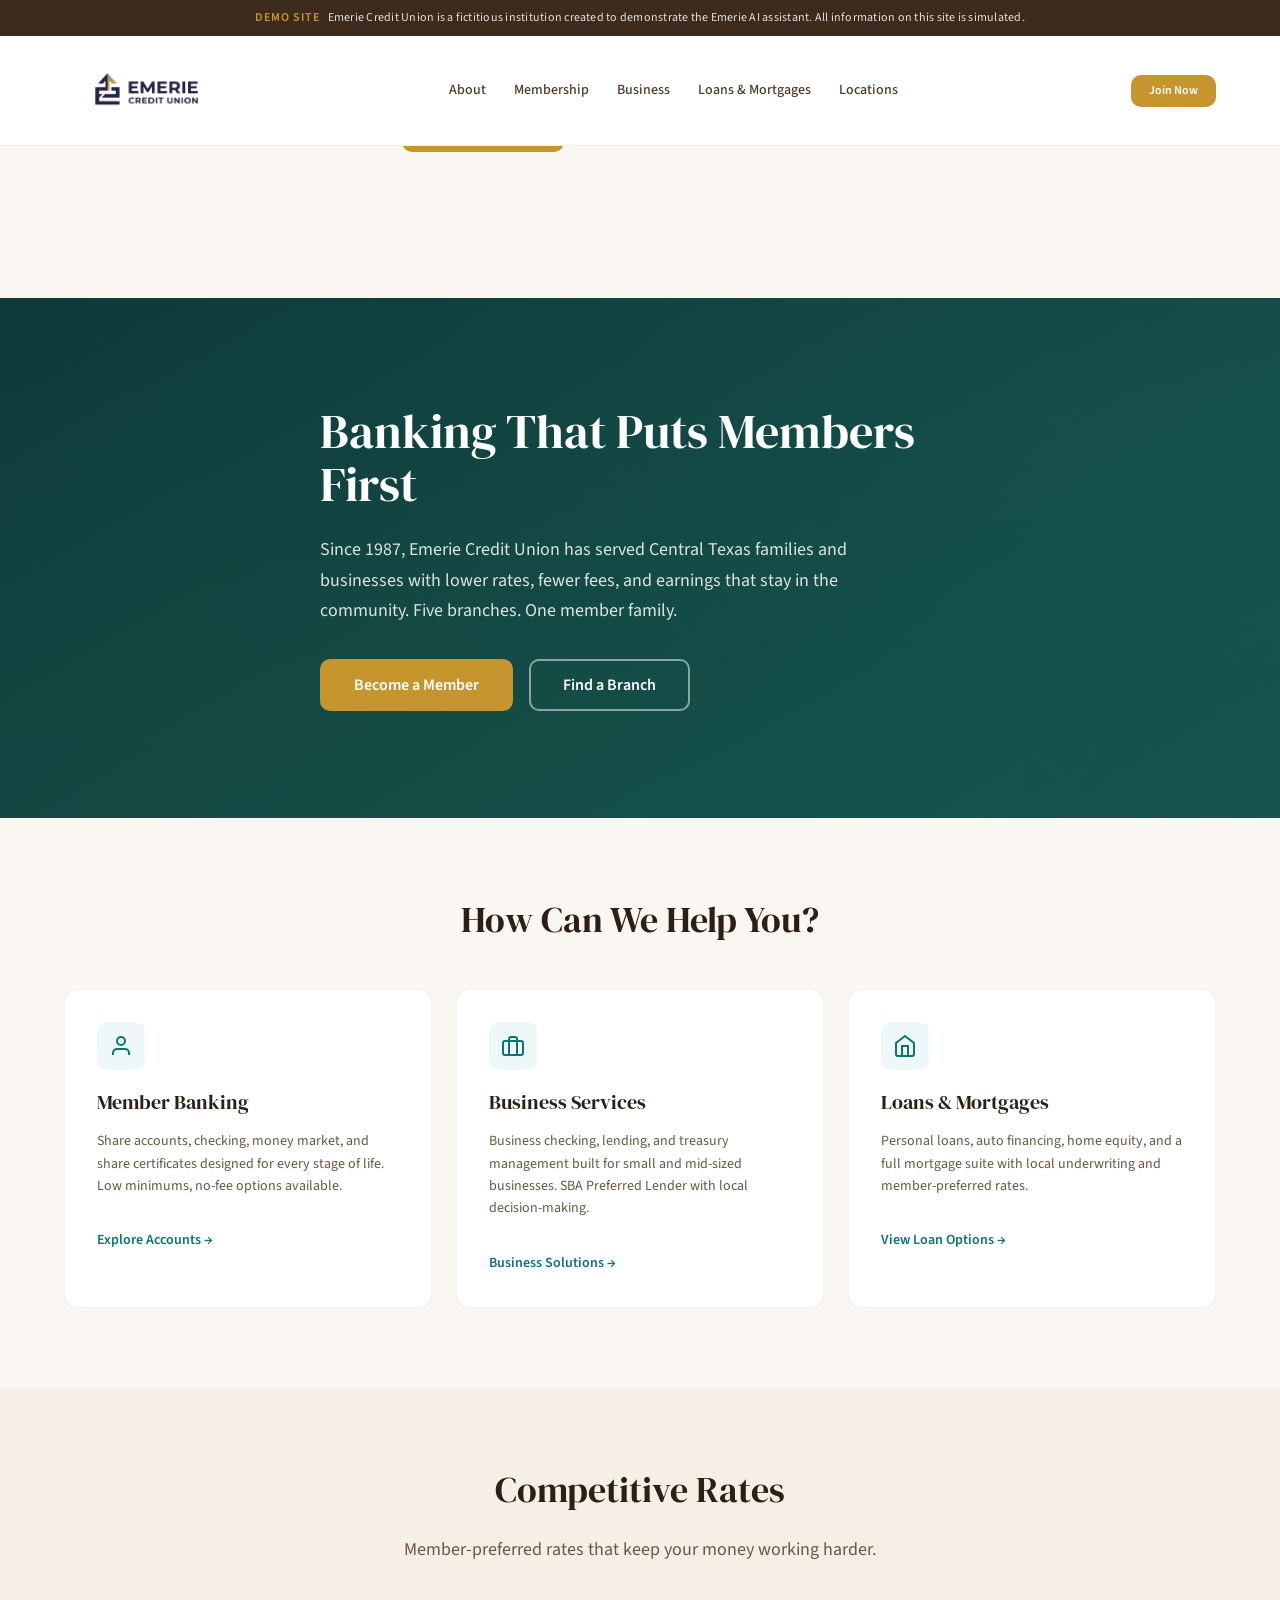
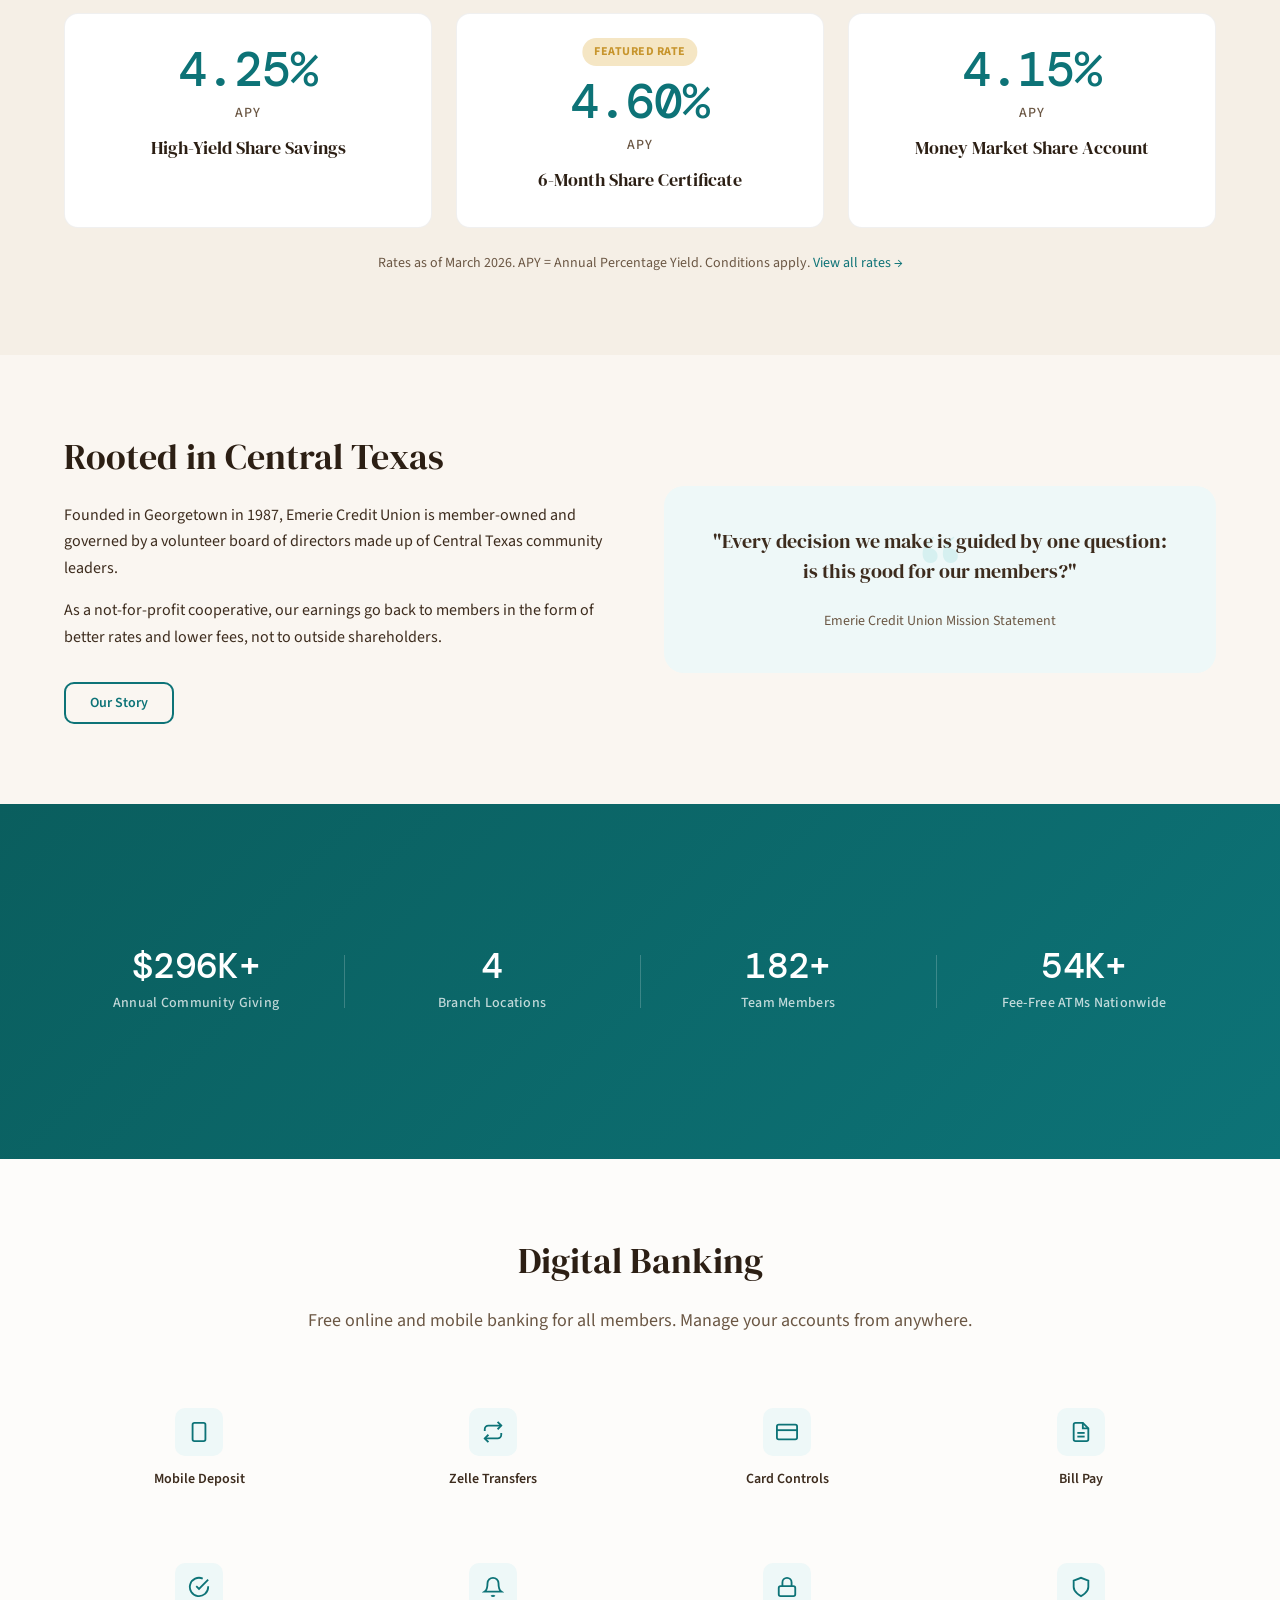
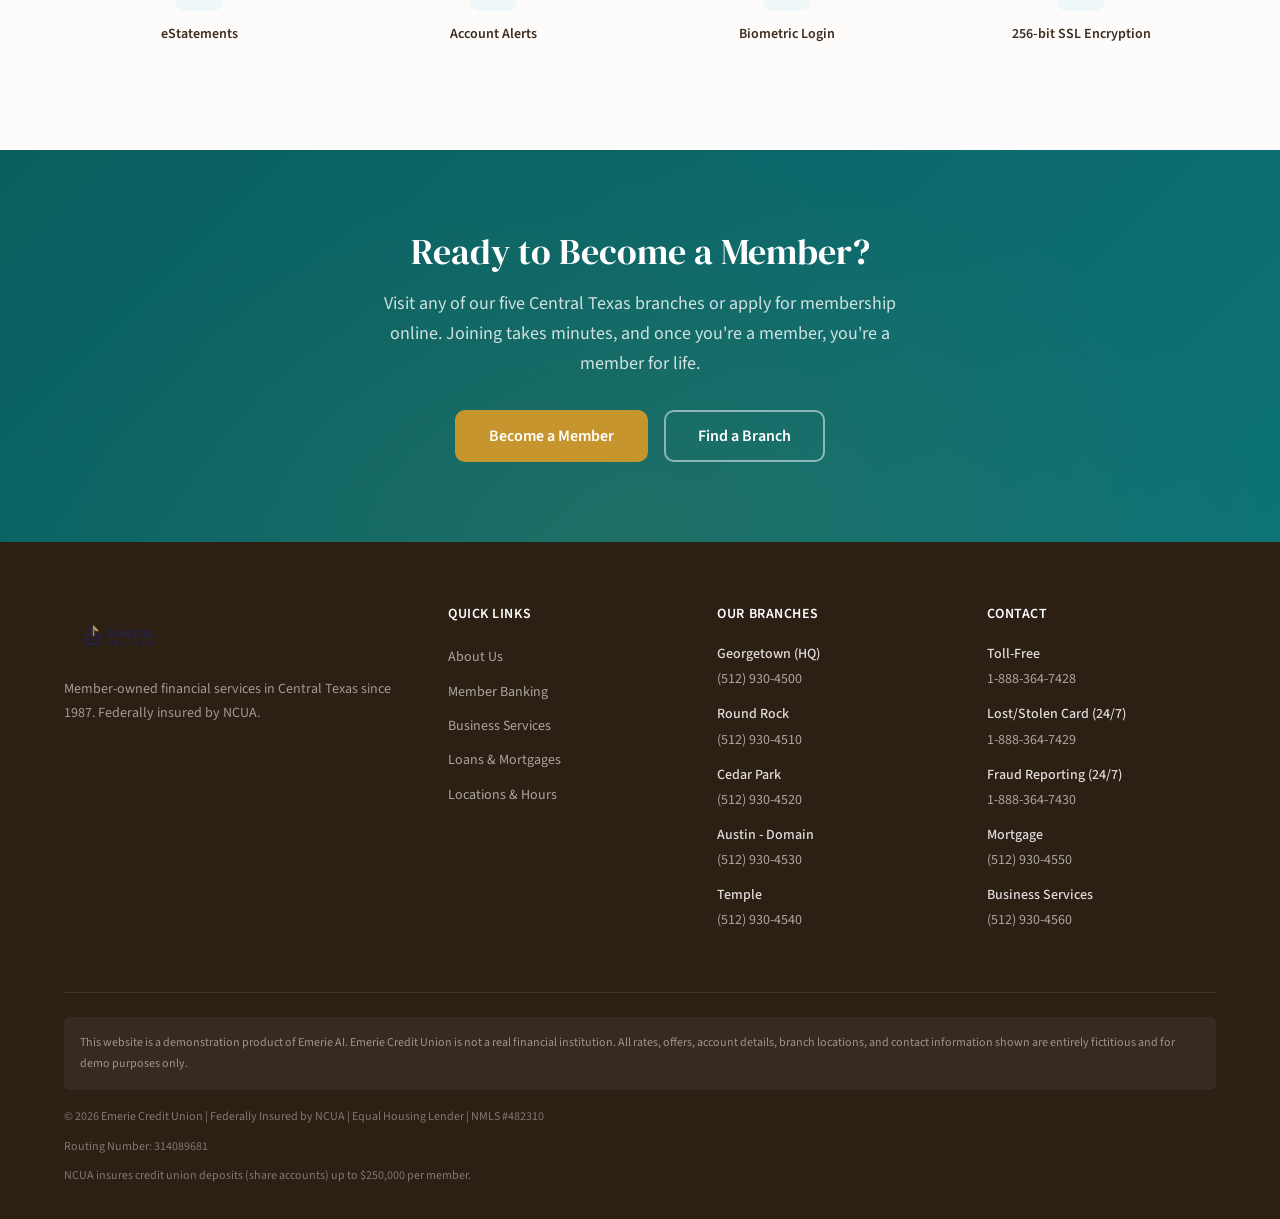
==== index.html @ 1d9a5870 "Initial build of Emerie Credit Union demo site Static site with 6 pages: home, about, membership, bu" ====
<!DOCTYPE html>
<html lang="en">
<head>
  <meta charset="UTF-8">
  <meta name="viewport" content="width=device-width, initial-scale=1.0">
  <title>Emerie Credit Union | Member-Owned Banking in Central Texas</title>
  <link rel="preconnect" href="https://fonts.googleapis.com">
  <link rel="preconnect" href="https://fonts.gstatic.com" crossorigin>
  <link href="https://fonts.googleapis.com/css2?family=DM+Mono:wght@400;500&family=DM+Serif+Display&family=Source+Sans+3:wght@400;500;600;700&display=swap" rel="stylesheet">
  <link rel="stylesheet" href="css/styles.css">
  <link rel="icon" href="data:image/svg+xml,<svg xmlns='http://www.w3.org/2000/svg' viewBox='0 0 100 100'><rect width='100' height='100' rx='16' fill='%230d7377'/><text x='50' y='68' font-size='52' fill='white' text-anchor='middle' font-family='Georgia'>E</text></svg>">
</head>
<body>

  <!-- Demo Banner -->
  <div class="demo-banner">
    <strong>Demo Site</strong> Emerie Credit Union is a fictitious institution created to demonstrate the Emerie AI assistant. All information on this site is simulated.
  </div>

  <!-- Header -->
  <header class="header">
    <div class="container">
      <a href="index.html" class="logo">
        <img src="unnamed-5-removebg-preview.png" alt="Emerie Credit Union" class="logo-img">
      </a>

      <nav class="nav">
        <a href="about.html">About</a>
        <a href="membership.html">Membership</a>
        <a href="business.html">Business</a>
        <a href="loans.html">Loans &amp; Mortgages</a>
        <a href="locations.html">Locations</a>
      </nav>

      <a href="membership.html" class="btn btn--gold btn--sm nav-cta desktop-only">Join Now</a>

      <button class="nav-toggle" aria-label="Open menu">
        <svg viewBox="0 0 24 24"><line x1="3" y1="6" x2="21" y2="6"/><line x1="3" y1="12" x2="21" y2="12"/><line x1="3" y1="18" x2="21" y2="18"/></svg>
      </button>
    </div>
  </header>

  <!-- Mobile Nav -->
  <div class="nav-overlay"></div>
  <div class="nav-mobile">
    <button class="nav-mobile__close" aria-label="Close menu">
      <svg viewBox="0 0 24 24"><line x1="18" y1="6" x2="6" y2="18"/><line x1="6" y1="6" x2="18" y2="18"/></svg>
    </button>
    <a href="about.html">About</a>
    <a href="membership.html">Membership</a>
    <a href="business.html">Business</a>
    <a href="loans.html">Loans &amp; Mortgages</a>
    <a href="locations.html">Locations</a>
    <a href="membership.html" class="btn btn--gold">Become a Member</a>
  </div>

  <main>
    <!-- Hero -->
    <section class="hero hero--video">
      <video class="hero-video" autoplay muted loop playsinline>
        <source src="Bank_Area_Video_Request.mp4" type="video/mp4">
      </video>
      <div class="hero-overlay"></div>
      <div class="container">
        <h1>Banking That Puts Members First</h1>
        <p>Since 1987, Emerie Credit Union has served Central Texas families and businesses with lower rates, fewer fees, and earnings that stay in the community. Five branches. One member family.</p>
        <div class="btn-group">
          <a href="membership.html" class="btn btn--gold btn--lg">Become a Member</a>
          <a href="locations.html" class="btn btn--white btn--lg">Find a Branch</a>
        </div>
      </div>
    </section>

    <!-- Product Cards -->
    <section class="section">
      <div class="container">
        <div class="section-header">
          <h2>How Can We Help You?</h2>
        </div>
        <div class="grid grid--3 stagger">
          <!-- Member Banking -->
          <div class="card animate-in">
            <div class="card-icon">
              <svg viewBox="0 0 24 24"><path d="M20 21v-2a4 4 0 0 0-4-4H8a4 4 0 0 0-4 4v2"/><circle cx="12" cy="7" r="4"/></svg>
            </div>
            <h3>Member Banking</h3>
            <p>Share accounts, checking, money market, and share certificates designed for every stage of life. Low minimums, no-fee options available.</p>
            <a href="membership.html" class="card-link">Explore Accounts &rarr;</a>
          </div>
          <!-- Business Services -->
          <div class="card animate-in">
            <div class="card-icon">
              <svg viewBox="0 0 24 24"><rect x="2" y="7" width="20" height="14" rx="2" ry="2"/><path d="M16 21V5a2 2 0 0 0-2-2h-4a2 2 0 0 0-2 2v16"/></svg>
            </div>
            <h3>Business Services</h3>
            <p>Business checking, lending, and treasury management built for small and mid-sized businesses. SBA Preferred Lender with local decision-making.</p>
            <a href="business.html" class="card-link">Business Solutions &rarr;</a>
          </div>
          <!-- Loans -->
          <div class="card animate-in">
            <div class="card-icon">
              <svg viewBox="0 0 24 24"><path d="M3 9l9-7 9 7v11a2 2 0 0 1-2 2H5a2 2 0 0 1-2-2z"/><polyline points="9 22 9 12 15 12 15 22"/></svg>
            </div>
            <h3>Loans &amp; Mortgages</h3>
            <p>Personal loans, auto financing, home equity, and a full mortgage suite with local underwriting and member-preferred rates.</p>
            <a href="loans.html" class="card-link">View Loan Options &rarr;</a>
          </div>
        </div>
      </div>
    </section>

    <!-- Competitive Rates -->
    <section class="section section--sand">
      <div class="container">
        <div class="section-header">
          <h2>Competitive Rates</h2>
          <p>Member-preferred rates that keep your money working harder.</p>
        </div>
        <div class="grid grid--3">
          <div class="card rate-display animate-in">
            <div class="rate-display__number">4.25%</div>
            <div class="rate-display__label">APY</div>
            <div class="rate-display__product">High-Yield Share Savings</div>
          </div>
          <div class="card rate-display rate-featured animate-in">
            <div class="rate-display__number">4.60%</div>
            <div class="rate-display__label">APY</div>
            <div class="rate-display__product">6-Month Share Certificate</div>
          </div>
          <div class="card rate-display animate-in">
            <div class="rate-display__number">4.15%</div>
            <div class="rate-display__label">APY</div>
            <div class="rate-display__product">Money Market Share Account</div>
          </div>
        </div>
        <p class="text-center text-muted text-small" style="margin-top: var(--space-6);">Rates as of March 2026. APY = Annual Percentage Yield. Conditions apply. <a href="membership.html">View all rates &rarr;</a></p>
      </div>
    </section>

    <!-- About Snapshot -->
    <section class="section">
      <div class="container">
        <div class="two-col">
          <div class="animate-in">
            <h2>Rooted in Central Texas</h2>
            <p>Founded in Georgetown in 1987, Emerie Credit Union is member-owned and governed by a volunteer board of directors made up of Central Texas community leaders.</p>
            <p>As a not-for-profit cooperative, our earnings go back to members in the form of better rates and lower fees, not to outside shareholders.</p>
            <a href="about.html" class="btn btn--secondary" style="margin-top: var(--space-4);">Our Story</a>
          </div>
          <div class="animate-in" style="background: var(--teal-50); border-radius: var(--radius-xl); padding: var(--space-10);">
            <div class="pull-quote" style="padding: 0;">
              <blockquote style="font-size: var(--text-xl);">"Every decision we make is guided by one question: is this good for our members?"</blockquote>
            </div>
            <p class="text-muted text-small text-center" style="margin-top: var(--space-6);">Emerie Credit Union Mission Statement</p>
          </div>
        </div>
      </div>
    </section>

    <!-- Stats Bar -->
    <section class="section section--teal">
      <div class="container">
        <div class="stats-bar">
          <div class="stat animate-in">
            <div class="stat__number" data-count="300" data-prefix="$" data-suffix="K+">$0</div>
            <div class="stat__label">Annual Community Giving</div>
          </div>
          <div class="stat animate-in">
            <div class="stat__number" data-count="5">0</div>
            <div class="stat__label">Branch Locations</div>
          </div>
          <div class="stat animate-in">
            <div class="stat__number" data-count="185" data-suffix="+">0</div>
            <div class="stat__label">Team Members</div>
          </div>
          <div class="stat animate-in">
            <div class="stat__number" data-count="55" data-suffix="K+">0</div>
            <div class="stat__label">Fee-Free ATMs Nationwide</div>
          </div>
        </div>
      </div>
    </section>

    <!-- Digital Banking -->
    <section class="section section--warm">
      <div class="container">
        <div class="section-header">
          <h2>Digital Banking</h2>
          <p>Free online and mobile banking for all members. Manage your accounts from anywhere.</p>
        </div>
        <div class="feature-grid stagger">
          <div class="feature-item animate-in">
            <div class="feature-item__icon">
              <svg viewBox="0 0 24 24"><rect x="5" y="2" width="14" height="20" rx="2" ry="2"/><line x1="12" y1="18" x2="12.01" y2="18"/></svg>
            </div>
            <div class="feature-item__label">Mobile Deposit</div>
          </div>
          <div class="feature-item animate-in">
            <div class="feature-item__icon">
              <svg viewBox="0 0 24 24"><polyline points="17 1 21 5 17 9"/><path d="M3 11V9a4 4 0 0 1 4-4h14"/><polyline points="7 23 3 19 7 15"/><path d="M21 13v2a4 4 0 0 1-4 4H3"/></svg>
            </div>
            <div class="feature-item__label">Zelle Transfers</div>
          </div>
          <div class="feature-item animate-in">
            <div class="feature-item__icon">
              <svg viewBox="0 0 24 24"><rect x="1" y="4" width="22" height="16" rx="2" ry="2"/><line x1="1" y1="10" x2="23" y2="10"/></svg>
            </div>
            <div class="feature-item__label">Card Controls</div>
          </div>
          <div class="feature-item animate-in">
            <div class="feature-item__icon">
              <svg viewBox="0 0 24 24"><path d="M14 2H6a2 2 0 0 0-2 2v16a2 2 0 0 0 2 2h12a2 2 0 0 0 2-2V8z"/><polyline points="14 2 14 8 20 8"/><line x1="16" y1="13" x2="8" y2="13"/><line x1="16" y1="17" x2="8" y2="17"/></svg>
            </div>
            <div class="feature-item__label">Bill Pay</div>
          </div>
          <div class="feature-item animate-in">
            <div class="feature-item__icon">
              <svg viewBox="0 0 24 24"><path d="M22 11.08V12a10 10 0 1 1-5.93-9.14"/><polyline points="22 4 12 14.01 9 11.01"/></svg>
            </div>
            <div class="feature-item__label">eStatements</div>
          </div>
          <div class="feature-item animate-in">
            <div class="feature-item__icon">
              <svg viewBox="0 0 24 24"><path d="M18 8A6 6 0 0 0 6 8c0 7-3 9-3 9h18s-3-2-3-9"/><path d="M13.73 21a2 2 0 0 1-3.46 0"/></svg>
            </div>
            <div class="feature-item__label">Account Alerts</div>
          </div>
          <div class="feature-item animate-in">
            <div class="feature-item__icon">
              <svg viewBox="0 0 24 24"><rect x="3" y="11" width="18" height="11" rx="2" ry="2"/><path d="M7 11V7a5 5 0 0 1 10 0v4"/></svg>
            </div>
            <div class="feature-item__label">Biometric Login</div>
          </div>
          <div class="feature-item animate-in">
            <div class="feature-item__icon">
              <svg viewBox="0 0 24 24"><path d="M12 22s8-4 8-10V5l-8-3-8 3v7c0 6 8 10 8 10z"/></svg>
            </div>
            <div class="feature-item__label">256-bit SSL Encryption</div>
          </div>
        </div>
      </div>
    </section>

    <!-- CTA -->
    <section class="cta-section">
      <div class="container" style="position: relative; z-index: 1;">
        <h2>Ready to Become a Member?</h2>
        <p>Visit any of our five Central Texas branches or apply for membership online. Joining takes minutes, and once you're a member, you're a member for life.</p>
        <div class="btn-group">
          <a href="membership.html" class="btn btn--gold btn--lg">Become a Member</a>
          <a href="locations.html" class="btn btn--white btn--lg">Find a Branch</a>
        </div>
      </div>
    </section>
  </main>

  <!-- Footer -->
  <footer class="footer">
    <div class="container">
      <div class="footer-grid">
        <!-- Brand -->
        <div class="footer-brand">
          <img src="unnamed-5-removebg-preview.png" alt="Emerie Credit Union" class="logo-img">
          <p>Member-owned financial services in Central Texas since 1987. Federally insured by NCUA.</p>
        </div>

        <!-- Quick Links -->
        <div>
          <h4>Quick Links</h4>
          <ul class="footer-links">
            <li><a href="about.html">About Us</a></li>
            <li><a href="membership.html">Member Banking</a></li>
            <li><a href="business.html">Business Services</a></li>
            <li><a href="loans.html">Loans &amp; Mortgages</a></li>
            <li><a href="locations.html">Locations &amp; Hours</a></li>
          </ul>
        </div>

        <!-- Branches -->
        <div>
          <h4>Our Branches</h4>
          <ul class="footer-contact">
            <li><strong>Georgetown (HQ)</strong> <a href="tel:5129304500">(512) 930-4500</a></li>
            <li><strong>Round Rock</strong> <a href="tel:5129304510">(512) 930-4510</a></li>
            <li><strong>Cedar Park</strong> <a href="tel:5129304520">(512) 930-4520</a></li>
            <li><strong>Austin - Domain</strong> <a href="tel:5129304530">(512) 930-4530</a></li>
            <li><strong>Temple</strong> <a href="tel:5129304540">(512) 930-4540</a></li>
          </ul>
        </div>

        <!-- Contact -->
        <div>
          <h4>Contact</h4>
          <ul class="footer-contact">
            <li><strong>Toll-Free</strong> <a href="tel:18883647428">1-888-364-7428</a></li>
            <li><strong>Lost/Stolen Card (24/7)</strong> <a href="tel:18883647429">1-888-364-7429</a></li>
            <li><strong>Fraud Reporting (24/7)</strong> <a href="tel:18883647430">1-888-364-7430</a></li>
            <li><strong>Mortgage</strong> <a href="tel:5129304550">(512) 930-4550</a></li>
            <li><strong>Business Services</strong> <a href="tel:5129304560">(512) 930-4560</a></li>
          </ul>
        </div>
      </div>

      <!-- Legal -->
      <div class="footer-legal">
        <div class="demo-disclaimer">
          This website is a demonstration product of Emerie AI. Emerie Credit Union is not a real financial institution. All rates, offers, account details, branch locations, and contact information shown are entirely fictitious and for demo purposes only.
        </div>
        <p>&copy; 2026 Emerie Credit Union | Federally Insured by NCUA | Equal Housing Lender | NMLS #482310</p>
        <p>Routing Number: 314089681</p>
        <p>NCUA insures credit union deposits (share accounts) up to $250,000 per member.</p>
      </div>
    </div>
  </footer>

  <script src="js/main.js"></script>
</body>
</html>
---- css/styles.css ----
/* ============================================
   EMERIE CREDIT UNION - Design System
   Modern Community Institution Aesthetic
   ============================================ */

/* --- Custom Properties --- */
:root {
  /* Teal palette */
  --teal-900: #0a5e5e;
  --teal-800: #0b6969;
  --teal-700: #0d7377;
  --teal-600: #0f8a8a;
  --teal-500: #12a1a1;
  --teal-100: #d6f0f0;
  --teal-50: #eef8f8;

  /* Warm palette */
  --warm-900: #2c1f14;
  --warm-800: #3d2c1e;
  --warm-700: #4e3a2a;
  --warm-600: #6b5744;
  --warm-400: #a8937d;
  --warm-200: #ddd3c7;
  --warm-100: #faf6f1;
  --warm-50: #fdfcfa;
  --sand: #f5efe6;

  /* Accents */
  --gold: #c7952d;
  --gold-light: #f5e6c4;
  --rust: #b85c38;
  --success: #2d8a4e;
  --success-light: #e8f5ed;
  --error: #c43333;

  /* Neutrals */
  --white: #ffffff;
  --shadow-color: rgba(61, 44, 30, 0.08);
  --shadow-md: rgba(61, 44, 30, 0.12);
  --border-light: rgba(0, 0, 0, 0.06);

  /* Typography */
  --font-heading: 'DM Serif Display', Georgia, serif;
  --font-body: 'Source Sans 3', 'Source Sans Pro', system-ui, sans-serif;
  --font-mono: 'DM Mono', 'Courier New', monospace;

  --text-xs: 0.75rem;
  --text-sm: 0.875rem;
  --text-base: 1rem;
  --text-lg: 1.125rem;
  --text-xl: 1.25rem;
  --text-2xl: 1.5rem;
  --text-3xl: 1.875rem;
  --text-4xl: 2.25rem;
  --text-5xl: 3rem;

  /* Spacing */
  --space-1: 0.25rem;
  --space-2: 0.5rem;
  --space-3: 0.75rem;
  --space-4: 1rem;
  --space-5: 1.25rem;
  --space-6: 1.5rem;
  --space-8: 2rem;
  --space-10: 2.5rem;
  --space-12: 3rem;
  --space-16: 4rem;
  --space-20: 5rem;
  --space-24: 6rem;

  /* Layout */
  --max-width: 1200px;
  --radius-sm: 6px;
  --radius-md: 10px;
  --radius-lg: 14px;
  --radius-xl: 20px;

  /* Transitions */
  --ease: cubic-bezier(0.4, 0, 0.2, 1);
  --duration: 200ms;

  /* Demo banner height */
  --banner-h: 36px;
  --header-h: 110px;
}

/* --- Reset / Base --- */
*,
*::before,
*::after {
  margin: 0;
  padding: 0;
  box-sizing: border-box;
}

html {
  scroll-behavior: smooth;
  scroll-padding-top: calc(var(--banner-h) + var(--header-h) + 24px);
}

body {
  font-family: var(--font-body);
  font-size: var(--text-base);
  line-height: 1.65;
  color: var(--warm-800);
  background: var(--warm-100);
  -webkit-font-smoothing: antialiased;
  -moz-osx-font-smoothing: grayscale;
}

img {
  max-width: 100%;
  display: block;
}

a {
  color: var(--teal-700);
  text-decoration: none;
  transition: color var(--duration) var(--ease);
}

a:hover {
  color: var(--teal-900);
}

ul, ol {
  list-style: none;
}

h1, h2, h3, h4, h5, h6 {
  font-family: var(--font-heading);
  font-weight: 400;
  line-height: 1.2;
  color: var(--warm-900);
}

h1 { font-size: var(--text-5xl); }
h2 { font-size: var(--text-4xl); margin-bottom: var(--space-6); }
h3 { font-size: var(--text-2xl); margin-bottom: var(--space-4); }
h4 { font-size: var(--text-xl); margin-bottom: var(--space-3); }

p {
  margin-bottom: var(--space-4);
}

p:last-child {
  margin-bottom: 0;
}

strong {
  font-weight: 600;
}

/* --- Layout Utilities --- */
.container {
  max-width: var(--max-width);
  margin: 0 auto;
  padding: 0 var(--space-6);
}

.section {
  padding: var(--space-20) 0;
}

.section--sand {
  background: var(--sand);
}

.section--teal-light {
  background: var(--teal-50);
}

.section--teal {
  background: linear-gradient(135deg, var(--teal-900), var(--teal-700));
  color: var(--white);
}

.section--teal h2,
.section--teal h3,
.section--teal h4 {
  color: var(--white);
}

.section--warm {
  background: var(--warm-50);
}

.section-header {
  text-align: center;
  max-width: 720px;
  margin: 0 auto var(--space-12);
}

.section-header p {
  color: var(--warm-600);
  font-size: var(--text-lg);
  margin-top: var(--space-3);
}

.grid {
  display: grid;
  gap: var(--space-6);
}

.grid--2 { grid-template-columns: repeat(2, 1fr); }
.grid--3 { grid-template-columns: repeat(3, 1fr); }
.grid--4 { grid-template-columns: repeat(4, 1fr); }

.flex {
  display: flex;
  align-items: center;
  gap: var(--space-4);
}

.text-center { text-align: center; }
.text-teal { color: var(--teal-700); }
.text-gold { color: var(--gold); }
.text-success { color: var(--success); }
.text-muted { color: var(--warm-600); }
.text-small { font-size: var(--text-sm); }
.text-mono { font-family: var(--font-mono); }

/* --- Demo Banner --- */
.demo-banner {
  position: fixed;
  top: 0;
  left: 0;
  right: 0;
  z-index: 1000;
  background: var(--warm-800);
  color: rgba(255, 255, 255, 0.85);
  font-size: var(--text-xs);
  text-align: center;
  padding: var(--space-2) var(--space-4);
  height: var(--banner-h);
  display: flex;
  align-items: center;
  justify-content: center;
  letter-spacing: 0.02em;
}

.demo-banner strong {
  color: var(--gold);
  margin-right: var(--space-2);
  font-weight: 600;
  letter-spacing: 0.08em;
  text-transform: uppercase;
}

/* --- Header / Navigation --- */
.header {
  position: sticky;
  top: var(--banner-h);
  z-index: 900;
  background: var(--white);
  border-bottom: 1px solid var(--border-light);
  height: var(--header-h);
  transition: box-shadow var(--duration) var(--ease);
}

.header.scrolled {
  box-shadow: 0 2px 20px var(--shadow-md);
}

.header .container {
  display: flex;
  align-items: center;
  justify-content: space-between;
  height: 100%;
}

.logo {
  display: flex;
  align-items: center;
  gap: var(--space-3);
  text-decoration: none;
  flex-shrink: 0;
}

.logo-img {
  height: 90px;
  width: auto;
  object-fit: contain;
}

.footer-brand .logo-img {
  height: 60px;
  margin-bottom: var(--space-3);
}

.logo-text {
  font-family: var(--font-heading);
  font-size: var(--text-xl);
  color: var(--teal-900);
  letter-spacing: -0.01em;
  line-height: 1;
}

.logo-text span {
  display: block;
  font-family: var(--font-body);
  font-size: var(--text-xs);
  color: var(--warm-600);
  font-weight: 400;
  letter-spacing: 0.06em;
  text-transform: uppercase;
  margin-top: 2px;
}

.nav {
  display: flex;
  align-items: center;
  gap: var(--space-1);
}

.nav a {
  font-size: var(--text-sm);
  font-weight: 500;
  color: var(--warm-700);
  padding: var(--space-2) var(--space-3);
  border-radius: var(--radius-sm);
  transition: all var(--duration) var(--ease);
  position: relative;
}

.nav a:hover {
  color: var(--teal-700);
  background: var(--teal-50);
}

.nav a.active {
  color: var(--teal-700);
}

.nav a.active::after {
  content: '';
  position: absolute;
  bottom: -1px;
  left: var(--space-3);
  right: var(--space-3);
  height: 2px;
  background: var(--teal-700);
  border-radius: 2px;
}

.nav-cta {
  margin-left: var(--space-3);
}

/* Mobile Nav Toggle */
.nav-toggle {
  display: none;
  background: none;
  border: none;
  cursor: pointer;
  padding: var(--space-2);
  color: var(--warm-800);
}

.nav-toggle svg {
  width: 24px;
  height: 24px;
  stroke: currentColor;
  stroke-width: 2;
  fill: none;
}

/* Mobile overlay */
.nav-overlay {
  display: none;
}

/* --- Buttons --- */
.btn {
  display: inline-flex;
  align-items: center;
  justify-content: center;
  gap: var(--space-2);
  font-family: var(--font-body);
  font-size: var(--text-sm);
  font-weight: 600;
  padding: 12px 24px;
  border-radius: var(--radius-md);
  border: 2px solid transparent;
  cursor: pointer;
  transition: all var(--duration) var(--ease);
  text-decoration: none;
  line-height: 1;
  white-space: nowrap;
}

.btn--primary {
  background: var(--teal-700);
  color: var(--white);
  border-color: var(--teal-700);
}

.btn--primary:hover {
  background: var(--teal-900);
  border-color: var(--teal-900);
  color: var(--white);
  transform: translateY(-1px);
  box-shadow: 0 4px 12px rgba(13, 115, 119, 0.3);
}

.btn--secondary {
  background: transparent;
  color: var(--teal-700);
  border-color: var(--teal-700);
}

.btn--secondary:hover {
  background: var(--teal-50);
  color: var(--teal-900);
  transform: translateY(-1px);
}

.btn--white {
  background: transparent;
  color: var(--white);
  border-color: rgba(255, 255, 255, 0.5);
}

.btn--white:hover {
  background: rgba(255, 255, 255, 0.1);
  border-color: var(--white);
  color: var(--white);
}

.btn--gold {
  background: var(--gold);
  color: var(--white);
  border-color: var(--gold);
}

.btn--gold:hover {
  background: #b5862a;
  border-color: #b5862a;
  color: var(--white);
  transform: translateY(-1px);
  box-shadow: 0 4px 12px rgba(199, 149, 45, 0.3);
}

.btn--sm {
  padding: 8px 16px;
  font-size: var(--text-xs);
}

.btn--lg {
  padding: 16px 32px;
  font-size: var(--text-base);
}

.btn-group {
  display: flex;
  gap: var(--space-4);
  flex-wrap: wrap;
}

/* --- Cards --- */
.card {
  background: var(--white);
  border: 1px solid var(--border-light);
  border-radius: var(--radius-lg);
  padding: var(--space-8);
  transition: all var(--duration) var(--ease);
}

.card:hover {
  transform: translateY(-3px);
  box-shadow: 0 8px 30px var(--shadow-md);
}

.card--flat:hover {
  transform: none;
  box-shadow: none;
}

.card--bordered-left {
  border-left: 4px solid var(--teal-700);
}

.card-icon {
  width: 48px;
  height: 48px;
  background: var(--teal-50);
  border-radius: var(--radius-md);
  display: flex;
  align-items: center;
  justify-content: center;
  margin-bottom: var(--space-5);
  color: var(--teal-700);
}

.card-icon svg {
  width: 24px;
  height: 24px;
  stroke: currentColor;
  stroke-width: 2;
  fill: none;
}

.card h3 {
  font-size: var(--text-xl);
}

.card p {
  color: var(--warm-600);
  font-size: var(--text-sm);
  line-height: 1.6;
}

.card-link {
  display: inline-flex;
  align-items: center;
  gap: var(--space-2);
  font-size: var(--text-sm);
  font-weight: 600;
  color: var(--teal-700);
  margin-top: var(--space-4);
}

.card-link:hover {
  gap: var(--space-3);
}

/* --- Product / Account Cards --- */
.product-card {
  background: var(--white);
  border: 1px solid var(--border-light);
  border-radius: var(--radius-lg);
  overflow: hidden;
  transition: all var(--duration) var(--ease);
  display: flex;
  flex-direction: column;
}

.product-card:hover {
  box-shadow: 0 8px 30px var(--shadow-md);
}

.product-card--featured {
  border-color: var(--teal-700);
  border-width: 2px;
  position: relative;
}

.product-card__badge {
  position: absolute;
  top: 0;
  right: var(--space-6);
  background: var(--gold);
  color: var(--white);
  font-size: var(--text-xs);
  font-weight: 700;
  padding: var(--space-1) var(--space-3);
  border-radius: 0 0 var(--radius-sm) var(--radius-sm);
  letter-spacing: 0.04em;
  text-transform: uppercase;
}

.product-card__header {
  padding: var(--space-6) var(--space-6) var(--space-4);
}

.product-card__name {
  font-family: var(--font-heading);
  font-size: var(--text-2xl);
  color: var(--warm-900);
  margin-bottom: var(--space-2);
}

.product-card__price {
  font-family: var(--font-mono);
  font-size: var(--text-lg);
  color: var(--teal-700);
  font-weight: 500;
}

.product-card__price--free {
  color: var(--success);
}

.product-card__waiver {
  font-size: var(--text-xs);
  color: var(--warm-400);
  margin-top: var(--space-1);
}

.product-card__body {
  padding: 0 var(--space-6) var(--space-6);
  flex: 1;
}

.product-card__features {
  list-style: none;
  padding: 0;
  margin: 0;
}

.product-card__features li {
  padding: var(--space-2) 0;
  font-size: var(--text-sm);
  color: var(--warm-700);
  display: flex;
  align-items: flex-start;
  gap: var(--space-2);
  border-bottom: 1px solid var(--border-light);
}

.product-card__features li:last-child {
  border-bottom: none;
}

.product-card__features li::before {
  content: '';
  width: 16px;
  height: 16px;
  min-width: 16px;
  background: var(--teal-50);
  border-radius: 50%;
  margin-top: 3px;
  background-image: url("data:image/svg+xml,%3Csvg xmlns='http://www.w3.org/2000/svg' width='10' height='10' viewBox='0 0 24 24' fill='none' stroke='%230d7377' stroke-width='3' stroke-linecap='round' stroke-linejoin='round'%3E%3Cpolyline points='20 6 9 17 4 12'%3E%3C/polyline%3E%3C/svg%3E");
  background-repeat: no-repeat;
  background-position: center;
}

.product-card__footer {
  padding: var(--space-4) var(--space-6);
  background: var(--warm-50);
  border-top: 1px solid var(--border-light);
}

.product-card__limits {
  font-size: var(--text-xs);
  color: var(--warm-400);
  line-height: 1.5;
}

.product-card__action {
  padding: var(--space-4) var(--space-6) var(--space-6);
}

.product-card__action .btn {
  width: 100%;
}

/* --- Rate Display --- */
.rate-display {
  text-align: center;
  padding: var(--space-8);
}

.rate-display__number {
  font-family: var(--font-mono);
  font-size: var(--text-5xl);
  font-weight: 500;
  color: var(--teal-700);
  line-height: 1;
  letter-spacing: -0.02em;
}

.rate-display__label {
  font-size: var(--text-sm);
  color: var(--warm-600);
  margin-top: var(--space-2);
  text-transform: uppercase;
  letter-spacing: 0.06em;
  font-weight: 500;
}

.rate-display__product {
  font-family: var(--font-heading);
  font-size: var(--text-lg);
  color: var(--warm-900);
  margin-top: var(--space-2);
}

.rate-featured {
  position: relative;
  padding-top: var(--space-16);
}

.rate-featured::before {
  content: 'Featured Rate';
  position: absolute;
  top: var(--space-6);
  left: 50%;
  transform: translateX(-50%);
  background: var(--gold-light);
  color: var(--gold);
  font-size: var(--text-xs);
  font-weight: 700;
  padding: var(--space-1) var(--space-3);
  border-radius: 20px;
  letter-spacing: 0.04em;
  text-transform: uppercase;
  white-space: nowrap;
}

/* --- Tables --- */
.table-wrap {
  overflow-x: auto;
  border-radius: var(--radius-lg);
  border: 1px solid var(--border-light);
  background: var(--white);
}

table {
  width: 100%;
  border-collapse: collapse;
}

thead {
  background: var(--teal-700);
  color: var(--white);
}

th {
  text-align: left;
  padding: var(--space-4) var(--space-6);
  font-family: var(--font-body);
  font-size: var(--text-sm);
  font-weight: 600;
  letter-spacing: 0.02em;
}

td {
  padding: var(--space-3) var(--space-6);
  font-size: var(--text-sm);
  border-bottom: 1px solid var(--border-light);
}

tbody tr:last-child td {
  border-bottom: none;
}

tbody tr:nth-child(even) {
  background: var(--warm-50);
}

td .rate-value {
  font-family: var(--font-mono);
  font-weight: 500;
  color: var(--teal-700);
}

/* --- Stats Bar --- */
.stats-bar {
  display: grid;
  grid-template-columns: repeat(4, 1fr);
  gap: var(--space-8);
  text-align: center;
  padding: var(--space-16) 0;
}

.stat {
  position: relative;
}

.stat__number {
  font-family: var(--font-mono);
  font-size: var(--text-4xl);
  font-weight: 500;
  color: var(--white);
  line-height: 1;
  letter-spacing: -0.02em;
}

.stat__label {
  font-size: var(--text-sm);
  color: rgba(255, 255, 255, 0.75);
  margin-top: var(--space-2);
  font-weight: 500;
  letter-spacing: 0.02em;
}

.stat + .stat::before {
  content: '';
  position: absolute;
  left: calc(-1 * var(--space-4));
  top: 10%;
  bottom: 10%;
  width: 1px;
  background: rgba(255, 255, 255, 0.2);
}

/* --- Hero --- */
.hero {
  position: relative;
  background: linear-gradient(150deg, var(--teal-900) 0%, var(--teal-700) 50%, var(--teal-600) 100%);
  color: var(--white);
  padding: var(--space-24) 0;
  margin-top: calc(var(--banner-h) + var(--header-h));
  overflow: hidden;
  min-height: 520px;
  display: flex;
  align-items: center;
}

.hero::before {
  content: '';
  position: absolute;
  top: 0;
  left: 0;
  right: 0;
  bottom: 0;
  background:
    radial-gradient(ellipse at 20% 80%, rgba(199, 149, 45, 0.08) 0%, transparent 60%),
    radial-gradient(ellipse at 80% 20%, rgba(255, 255, 255, 0.05) 0%, transparent 50%);
  pointer-events: none;
}

.hero::after {
  content: '';
  position: absolute;
  top: 0;
  left: 0;
  right: 0;
  bottom: 0;
  background-image:
    repeating-linear-gradient(
      45deg,
      transparent,
      transparent 40px,
      rgba(255, 255, 255, 0.015) 40px,
      rgba(255, 255, 255, 0.015) 41px
    );
  pointer-events: none;
}

/* Video hero */
.hero--video {
  background: var(--teal-900);
}

.hero-video {
  position: absolute;
  top: 50%;
  left: 50%;
  min-width: 100%;
  min-height: 100%;
  width: auto;
  height: auto;
  transform: translate(-50%, -50%);
  object-fit: cover;
  z-index: 0;
}

.hero-overlay {
  position: absolute;
  top: 0;
  left: 0;
  right: 0;
  bottom: 0;
  background: linear-gradient(
    150deg,
    rgba(15, 50, 50, 0.82) 0%,
    rgba(20, 65, 60, 0.72) 50%,
    rgba(25, 80, 70, 0.65) 100%
  );
  z-index: 1;
}

.hero .container {
  position: relative;
  z-index: 2;
}

.hero h1 {
  color: var(--white);
  font-size: var(--text-5xl);
  max-width: 640px;
  margin-bottom: var(--space-6);
  line-height: 1.1;
}

.hero p {
  font-size: var(--text-lg);
  max-width: 560px;
  color: rgba(255, 255, 255, 0.85);
  line-height: 1.7;
  margin-bottom: var(--space-8);
}

/* Page header (inner pages) */
.page-header {
  background: linear-gradient(150deg, var(--teal-900) 0%, var(--teal-700) 100%);
  color: var(--white);
  padding: var(--space-16) 0 var(--space-12);
  margin-top: calc(var(--banner-h) + var(--header-h));
  position: relative;
  overflow: hidden;
}

.page-header::before {
  content: '';
  position: absolute;
  top: 0;
  left: 0;
  right: 0;
  bottom: 0;
  background-image:
    repeating-linear-gradient(
      45deg,
      transparent,
      transparent 40px,
      rgba(255, 255, 255, 0.015) 40px,
      rgba(255, 255, 255, 0.015) 41px
    );
  pointer-events: none;
}

.page-header h1 {
  color: var(--white);
  font-size: var(--text-4xl);
  margin-bottom: var(--space-3);
}

.page-header p {
  color: rgba(255, 255, 255, 0.8);
  font-size: var(--text-lg);
  max-width: 640px;
}

/* --- Callout Box --- */
.callout {
  background: var(--teal-50);
  border-left: 4px solid var(--teal-700);
  border-radius: 0 var(--radius-md) var(--radius-md) 0;
  padding: var(--space-6) var(--space-8);
  margin: var(--space-8) 0;
}

.callout h3 {
  font-size: var(--text-xl);
  margin-bottom: var(--space-3);
}

.callout p {
  font-size: var(--text-sm);
  color: var(--warm-700);
}

/* --- Timeline --- */
.timeline {
  position: relative;
  padding-left: var(--space-10);
}

.timeline::before {
  content: '';
  position: absolute;
  left: 14px;
  top: 8px;
  bottom: 8px;
  width: 2px;
  background: var(--teal-100);
}

.timeline-item {
  position: relative;
  padding-bottom: var(--space-8);
}

.timeline-item:last-child {
  padding-bottom: 0;
}

.timeline-item::before {
  content: '';
  position: absolute;
  left: calc(-1 * var(--space-10) + 8px);
  top: 6px;
  width: 14px;
  height: 14px;
  background: var(--teal-700);
  border: 3px solid var(--teal-100);
  border-radius: 50%;
  z-index: 1;
}

.timeline-item h4 {
  font-family: var(--font-body);
  font-weight: 600;
  font-size: var(--text-base);
  color: var(--teal-700);
  margin-bottom: var(--space-2);
}

.timeline-item p {
  font-size: var(--text-sm);
  color: var(--warm-600);
}

/* --- Pull Quote --- */
.pull-quote {
  text-align: center;
  padding: var(--space-12) var(--space-8);
  max-width: 800px;
  margin: 0 auto;
  position: relative;
}

.pull-quote::before {
  content: '\201C';
  font-family: var(--font-heading);
  font-size: 6rem;
  color: var(--teal-100);
  position: absolute;
  top: 0;
  left: 50%;
  transform: translateX(-50%);
  line-height: 1;
}

.pull-quote blockquote {
  font-family: var(--font-heading);
  font-size: var(--text-2xl);
  color: var(--warm-800);
  line-height: 1.5;
  position: relative;
  z-index: 1;
}

/* --- Stepper / Process --- */
.stepper {
  display: grid;
  grid-template-columns: repeat(3, 1fr);
  gap: var(--space-6);
  counter-reset: step;
}

.step {
  position: relative;
  padding: var(--space-6);
  background: var(--white);
  border-radius: var(--radius-lg);
  border: 1px solid var(--border-light);
  counter-increment: step;
}

.step::before {
  content: counter(step);
  display: flex;
  align-items: center;
  justify-content: center;
  width: 36px;
  height: 36px;
  background: var(--teal-700);
  color: var(--white);
  border-radius: 50%;
  font-family: var(--font-mono);
  font-size: var(--text-sm);
  font-weight: 500;
  margin-bottom: var(--space-4);
}

.step h4 {
  font-family: var(--font-body);
  font-weight: 600;
  font-size: var(--text-base);
  margin-bottom: var(--space-2);
}

.step p {
  font-size: var(--text-sm);
  color: var(--warm-600);
}

/* --- Feature Grid --- */
.feature-grid {
  display: grid;
  grid-template-columns: repeat(4, 1fr);
  gap: var(--space-6);
}

.feature-item {
  text-align: center;
  padding: var(--space-6);
}

.feature-item__icon {
  width: 48px;
  height: 48px;
  background: var(--teal-50);
  border-radius: var(--radius-md);
  display: flex;
  align-items: center;
  justify-content: center;
  margin: 0 auto var(--space-3);
  color: var(--teal-700);
}

.feature-item__icon svg {
  width: 22px;
  height: 22px;
  stroke: currentColor;
  stroke-width: 2;
  fill: none;
}

.feature-item__label {
  font-size: var(--text-sm);
  font-weight: 600;
  color: var(--warm-800);
}

/* --- Accordion --- */
.accordion-item {
  border: 1px solid var(--border-light);
  border-radius: var(--radius-md);
  margin-bottom: var(--space-3);
  background: var(--white);
  overflow: hidden;
}

.accordion-trigger {
  width: 100%;
  display: flex;
  align-items: center;
  justify-content: space-between;
  padding: var(--space-5) var(--space-6);
  background: none;
  border: none;
  cursor: pointer;
  font-family: var(--font-body);
  font-size: var(--text-base);
  font-weight: 600;
  color: var(--warm-800);
  text-align: left;
  transition: background var(--duration) var(--ease);
}

.accordion-trigger:hover {
  background: var(--warm-50);
}

.accordion-trigger svg {
  width: 20px;
  height: 20px;
  stroke: var(--warm-400);
  stroke-width: 2;
  fill: none;
  transition: transform var(--duration) var(--ease);
  flex-shrink: 0;
}

.accordion-item.open .accordion-trigger svg {
  transform: rotate(180deg);
}

.accordion-content {
  max-height: 0;
  overflow: hidden;
  transition: max-height 300ms var(--ease);
}

.accordion-item.open .accordion-content {
  max-height: 600px;
}

.accordion-content__inner {
  padding: 0 var(--space-6) var(--space-6);
  font-size: var(--text-sm);
  color: var(--warm-600);
  line-height: 1.7;
}

/* --- Branch Card --- */
.branch-card {
  background: var(--white);
  border: 1px solid var(--border-light);
  border-radius: var(--radius-lg);
  padding: var(--space-8);
  display: grid;
  grid-template-columns: 1fr 1fr 1fr;
  gap: var(--space-8);
  margin-bottom: var(--space-6);
  transition: box-shadow var(--duration) var(--ease);
}

.branch-card:hover {
  box-shadow: 0 4px 20px var(--shadow-color);
}

.branch-card__name {
  font-family: var(--font-heading);
  font-size: var(--text-2xl);
  color: var(--warm-900);
  margin-bottom: var(--space-3);
}

.branch-card__hq {
  display: inline-block;
  background: var(--teal-50);
  color: var(--teal-700);
  font-family: var(--font-body);
  font-size: var(--text-xs);
  font-weight: 700;
  padding: 2px 8px;
  border-radius: 4px;
  margin-left: var(--space-2);
  vertical-align: middle;
  text-transform: uppercase;
  letter-spacing: 0.04em;
}

.branch-card__detail {
  display: flex;
  align-items: flex-start;
  gap: var(--space-3);
  margin-bottom: var(--space-3);
  font-size: var(--text-sm);
  color: var(--warm-700);
}

.branch-card__detail svg {
  width: 18px;
  height: 18px;
  stroke: var(--teal-700);
  stroke-width: 2;
  fill: none;
  margin-top: 2px;
  flex-shrink: 0;
}

.branch-card__detail a {
  color: var(--teal-700);
  font-weight: 500;
}

.branch-card__hours h4 {
  font-family: var(--font-body);
  font-weight: 600;
  font-size: var(--text-sm);
  margin-bottom: var(--space-2);
  color: var(--warm-800);
}

.branch-card__hours p {
  font-size: var(--text-sm);
  color: var(--warm-600);
  margin-bottom: var(--space-1);
}

.branch-card__services {
  display: flex;
  flex-wrap: wrap;
  gap: var(--space-2);
}

.service-tag {
  background: var(--warm-50);
  color: var(--warm-700);
  font-size: var(--text-xs);
  font-weight: 500;
  padding: 4px 10px;
  border-radius: 20px;
  border: 1px solid var(--border-light);
}

/* --- CTA Section --- */
.cta-section {
  text-align: center;
  padding: var(--space-20) 0;
  background: linear-gradient(135deg, var(--teal-900), var(--teal-700));
  color: var(--white);
  position: relative;
  overflow: hidden;
}

.cta-section::before {
  content: '';
  position: absolute;
  top: 0;
  left: 0;
  right: 0;
  bottom: 0;
  background: radial-gradient(ellipse at 50% 100%, rgba(199, 149, 45, 0.1) 0%, transparent 70%);
  pointer-events: none;
}

.cta-section h2 {
  color: var(--white);
  margin-bottom: var(--space-4);
}

.cta-section p {
  color: rgba(255, 255, 255, 0.8);
  font-size: var(--text-lg);
  max-width: 560px;
  margin: 0 auto var(--space-8);
}

.cta-section .btn-group {
  justify-content: center;
}

/* --- Footer --- */
.footer {
  background: var(--warm-900);
  color: rgba(255, 255, 255, 0.7);
  padding: var(--space-16) 0 0;
}

.footer-grid {
  display: grid;
  grid-template-columns: 1.5fr 1fr 1fr 1fr;
  gap: var(--space-10);
  padding-bottom: var(--space-12);
  border-bottom: 1px solid rgba(255, 255, 255, 0.1);
}

.footer-brand .logo-text {
  color: var(--white);
  font-size: var(--text-xl);
  margin-bottom: var(--space-4);
  display: block;
}

.footer-brand .logo-text span {
  color: rgba(255, 255, 255, 0.5);
}

.footer-brand p {
  font-size: var(--text-sm);
  line-height: 1.7;
  color: rgba(255, 255, 255, 0.55);
}

.footer h4 {
  font-family: var(--font-body);
  font-weight: 600;
  font-size: var(--text-sm);
  color: var(--white);
  margin-bottom: var(--space-5);
  letter-spacing: 0.04em;
  text-transform: uppercase;
}

.footer-links li {
  margin-bottom: var(--space-2);
}

.footer-links a {
  font-size: var(--text-sm);
  color: rgba(255, 255, 255, 0.6);
  transition: color var(--duration) var(--ease);
}

.footer-links a:hover {
  color: var(--white);
}

.footer-contact li {
  font-size: var(--text-sm);
  margin-bottom: var(--space-3);
}

.footer-contact li strong {
  display: block;
  color: rgba(255, 255, 255, 0.85);
  font-weight: 500;
  margin-bottom: 2px;
}

.footer-contact a {
  color: rgba(255, 255, 255, 0.6);
}

.footer-contact a:hover {
  color: var(--white);
}

.footer-legal {
  padding: var(--space-6) 0;
  font-size: var(--text-xs);
  color: rgba(255, 255, 255, 0.4);
  line-height: 1.8;
}

.footer-legal p {
  margin-bottom: var(--space-2);
}

.footer-legal .demo-disclaimer {
  background: rgba(255, 255, 255, 0.05);
  padding: var(--space-4);
  border-radius: var(--radius-sm);
  margin-bottom: var(--space-4);
  color: rgba(255, 255, 255, 0.5);
  font-size: var(--text-xs);
  line-height: 1.7;
}

/* --- Tier Rates --- */
.tier-rates {
  margin: var(--space-4) 0;
}

.tier-rate {
  display: flex;
  justify-content: space-between;
  padding: var(--space-2) 0;
  font-size: var(--text-sm);
  border-bottom: 1px solid var(--border-light);
}

.tier-rate:last-child {
  border-bottom: none;
}

.tier-rate__range {
  color: var(--warm-600);
}

.tier-rate__apy {
  font-family: var(--font-mono);
  font-weight: 500;
  color: var(--teal-700);
}

/* --- Two Column Layout --- */
.two-col {
  display: grid;
  grid-template-columns: 1fr 1fr;
  gap: var(--space-12);
  align-items: center;
}

.two-col--reverse {
  direction: rtl;
}

.two-col--reverse > * {
  direction: ltr;
}

/* --- Holiday Table --- */
.holiday-list {
  columns: 2;
  column-gap: var(--space-8);
}

.holiday-list li {
  padding: var(--space-2) 0;
  font-size: var(--text-sm);
  color: var(--warm-700);
  break-inside: avoid;
  display: flex;
  align-items: center;
  gap: var(--space-2);
}

.holiday-list li::before {
  content: '';
  width: 6px;
  height: 6px;
  background: var(--teal-700);
  border-radius: 50%;
  flex-shrink: 0;
}

/* --- Lending Card --- */
.lending-card {
  background: var(--white);
  border: 1px solid var(--border-light);
  border-radius: var(--radius-lg);
  padding: var(--space-6);
  display: flex;
  flex-direction: column;
}

.lending-card__rate {
  font-family: var(--font-mono);
  font-size: var(--text-2xl);
  color: var(--teal-700);
  font-weight: 500;
  margin-bottom: var(--space-1);
}

.lending-card__range {
  font-size: var(--text-sm);
  color: var(--warm-600);
  margin-bottom: var(--space-4);
  padding-bottom: var(--space-4);
  border-bottom: 1px solid var(--border-light);
}

.lending-card h3 {
  font-size: var(--text-xl);
  margin-bottom: var(--space-3);
}

.lending-card ul {
  list-style: none;
  padding: 0;
  margin: 0 0 var(--space-4);
  flex: 1;
}

.lending-card ul li {
  padding: var(--space-1) 0;
  font-size: var(--text-sm);
  color: var(--warm-600);
  padding-left: var(--space-5);
  position: relative;
}

.lending-card ul li::before {
  content: '';
  position: absolute;
  left: 0;
  top: 10px;
  width: 5px;
  height: 5px;
  background: var(--teal-700);
  border-radius: 50%;
}

/* --- Contact Grid --- */
.contact-grid {
  display: grid;
  grid-template-columns: repeat(3, 1fr);
  gap: var(--space-6);
}

.contact-item {
  background: var(--white);
  border: 1px solid var(--border-light);
  border-radius: var(--radius-lg);
  padding: var(--space-6);
  text-align: center;
}

.contact-item h4 {
  font-family: var(--font-body);
  font-weight: 600;
  margin-bottom: var(--space-2);
}

.contact-item a {
  font-family: var(--font-mono);
  font-size: var(--text-lg);
  color: var(--teal-700);
  font-weight: 500;
}

.contact-item p {
  font-size: var(--text-xs);
  color: var(--warm-400);
  margin-top: var(--space-1);
}

/* --- Animations --- */
@keyframes fadeInUp {
  from {
    opacity: 0;
    transform: translateY(24px);
  }
  to {
    opacity: 1;
    transform: translateY(0);
  }
}

.animate-in {
  opacity: 0;
  transform: translateY(24px);
  transition: opacity 600ms var(--ease), transform 600ms var(--ease);
}

.animate-in.visible {
  opacity: 1;
  transform: translateY(0);
}

/* Stagger children */
.stagger > .animate-in:nth-child(1) { transition-delay: 0ms; }
.stagger > .animate-in:nth-child(2) { transition-delay: 100ms; }
.stagger > .animate-in:nth-child(3) { transition-delay: 200ms; }
.stagger > .animate-in:nth-child(4) { transition-delay: 300ms; }
.stagger > .animate-in:nth-child(5) { transition-delay: 400ms; }
.stagger > .animate-in:nth-child(6) { transition-delay: 500ms; }

/* --- Responsive --- */
@media (max-width: 1024px) {
  .grid--4 { grid-template-columns: repeat(2, 1fr); }
  .grid--3 { grid-template-columns: repeat(2, 1fr); }
  .stepper { grid-template-columns: repeat(2, 1fr); }
  .feature-grid { grid-template-columns: repeat(3, 1fr); }
  .footer-grid { grid-template-columns: repeat(2, 1fr); }
  .branch-card { grid-template-columns: 1fr 1fr; }
  .contact-grid { grid-template-columns: repeat(2, 1fr); }
}

@media (max-width: 768px) {
  :root {
    --banner-h: 48px;
    --header-h: 64px;
  }

  h1 { font-size: var(--text-3xl); }
  h2 { font-size: var(--text-2xl); }
  h3 { font-size: var(--text-xl); }

  .hero {
    padding: var(--space-16) 0;
    min-height: auto;
  }

  .hero h1 {
    font-size: var(--text-3xl);
  }

  .page-header {
    padding: var(--space-10) 0 var(--space-8);
  }

  .page-header h1 {
    font-size: var(--text-3xl);
  }

  .section {
    padding: var(--space-12) 0;
  }

  .grid--2,
  .grid--3,
  .grid--4 {
    grid-template-columns: 1fr;
  }

  .two-col {
    grid-template-columns: 1fr;
    gap: var(--space-8);
  }

  .two-col--reverse {
    direction: ltr;
  }

  .stats-bar {
    grid-template-columns: repeat(2, 1fr);
    gap: var(--space-6);
    padding: var(--space-10) 0;
  }

  .stat + .stat::before {
    display: none;
  }

  .stat__number {
    font-size: var(--text-3xl);
  }

  .stepper {
    grid-template-columns: 1fr;
  }

  .feature-grid {
    grid-template-columns: repeat(2, 1fr);
    gap: var(--space-4);
  }

  .rate-display__number {
    font-size: var(--text-4xl);
  }

  /* Mobile nav */
  .nav {
    display: none;
  }

  .nav-toggle {
    display: block;
  }

  .nav-cta.desktop-only {
    display: none;
  }

  .nav-overlay {
    display: none;
    position: fixed;
    top: 0;
    left: 0;
    right: 0;
    bottom: 0;
    background: rgba(0, 0, 0, 0.5);
    z-index: 950;
  }

  .nav-overlay.open {
    display: block;
  }

  .nav-mobile {
    position: fixed;
    top: 0;
    right: -300px;
    width: 300px;
    height: 100%;
    background: var(--white);
    z-index: 960;
    padding: var(--space-8) var(--space-6);
    transition: right 300ms var(--ease);
    overflow-y: auto;
    box-shadow: -4px 0 30px rgba(0, 0, 0, 0.15);
  }

  .nav-mobile.open {
    right: 0;
  }

  .nav-mobile__close {
    display: flex;
    align-items: center;
    justify-content: flex-end;
    background: none;
    border: none;
    cursor: pointer;
    padding: var(--space-2);
    margin-bottom: var(--space-6);
    color: var(--warm-600);
  }

  .nav-mobile__close svg {
    width: 24px;
    height: 24px;
    stroke: currentColor;
    stroke-width: 2;
    fill: none;
  }

  .nav-mobile a {
    display: block;
    padding: var(--space-3) var(--space-2);
    font-size: var(--text-lg);
    color: var(--warm-800);
    border-bottom: 1px solid var(--border-light);
    font-weight: 500;
  }

  .nav-mobile a:hover {
    color: var(--teal-700);
  }

  .nav-mobile .btn {
    width: 100%;
    margin-top: var(--space-6);
    text-align: center;
  }

  /* Footer mobile */
  .footer-grid {
    grid-template-columns: 1fr;
    gap: var(--space-8);
  }

  /* Branch card mobile */
  .branch-card {
    grid-template-columns: 1fr;
    gap: var(--space-4);
  }

  /* Contact grid mobile */
  .contact-grid {
    grid-template-columns: 1fr;
  }

  /* Holiday list single column */
  .holiday-list {
    columns: 1;
  }

  .btn-group {
    flex-direction: column;
    align-items: stretch;
  }

  .btn-group .btn {
    text-align: center;
  }

  .demo-banner {
    font-size: 10px;
    padding: var(--space-2) var(--space-3);
    height: var(--banner-h);
  }
}

@media (max-width: 480px) {
  .container {
    padding: 0 var(--space-4);
  }

  .feature-grid {
    grid-template-columns: 1fr;
  }

  .stats-bar {
    grid-template-columns: 1fr;
  }
}
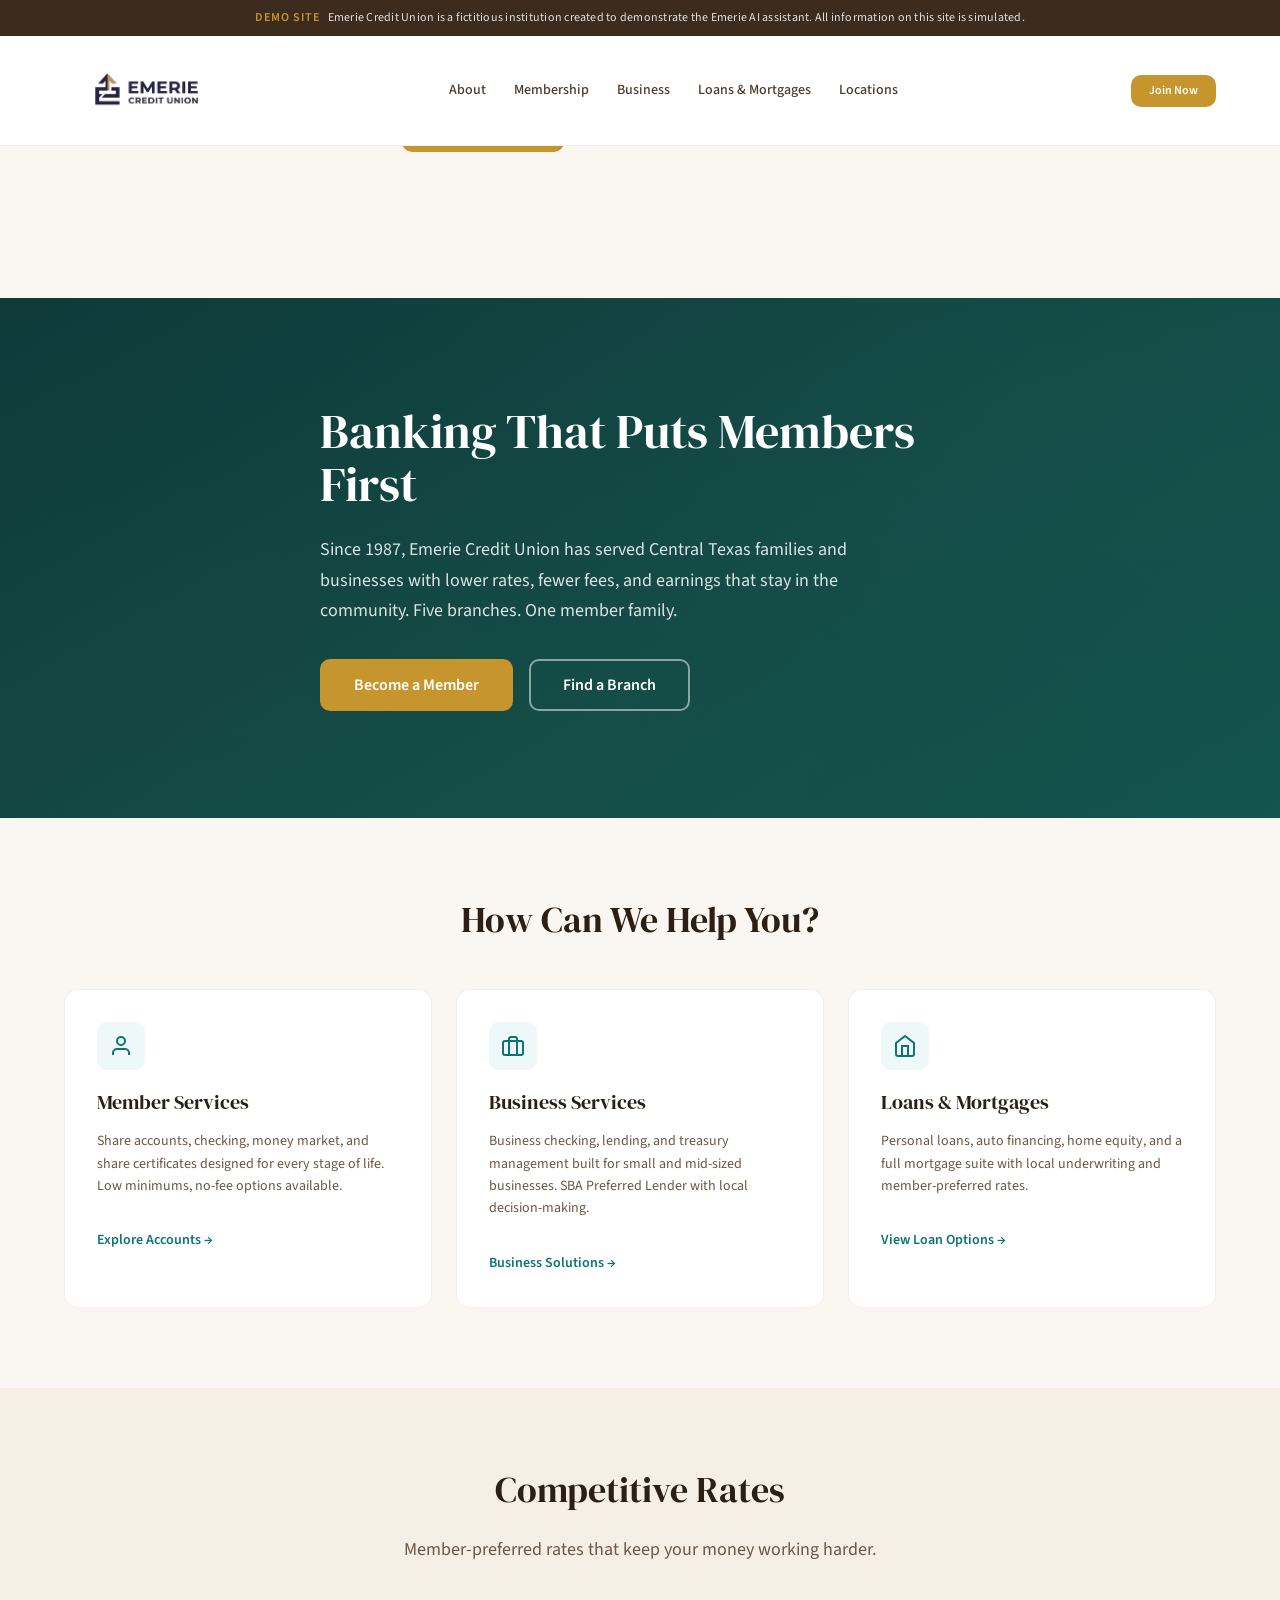
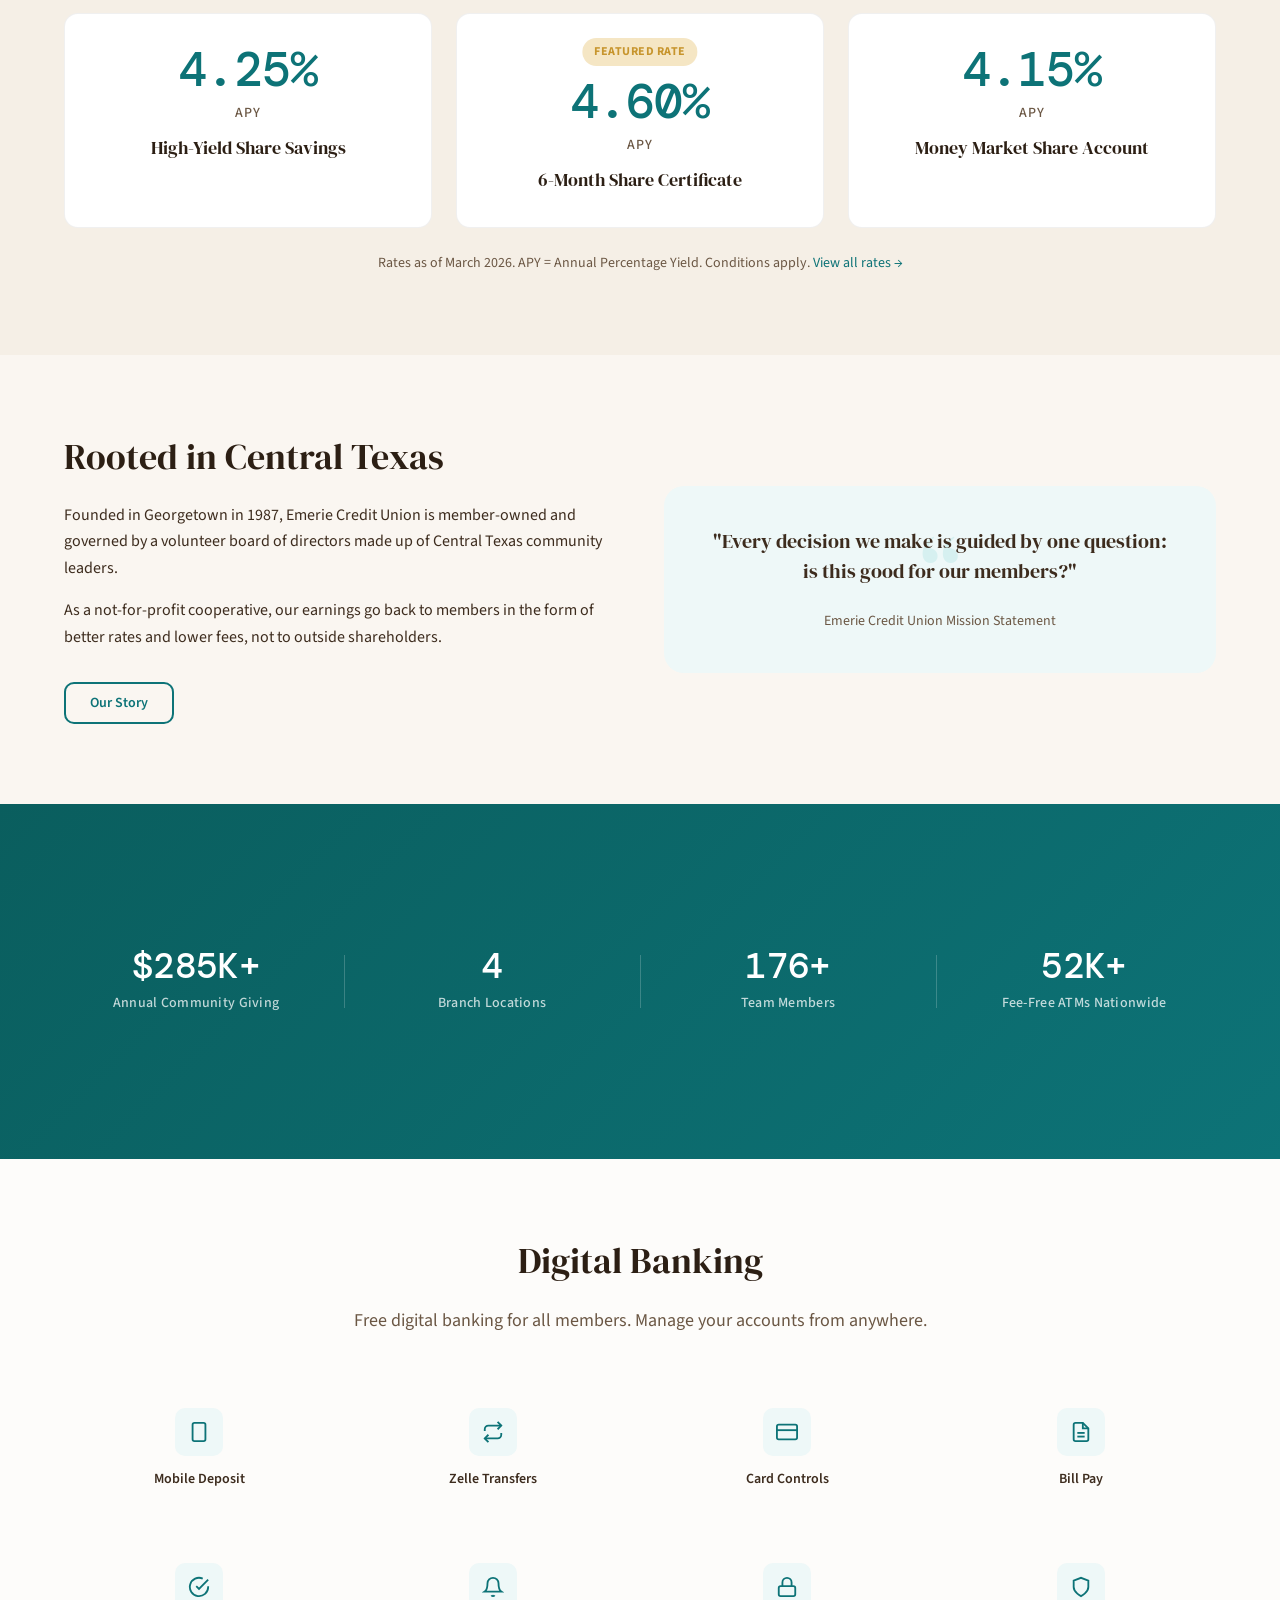
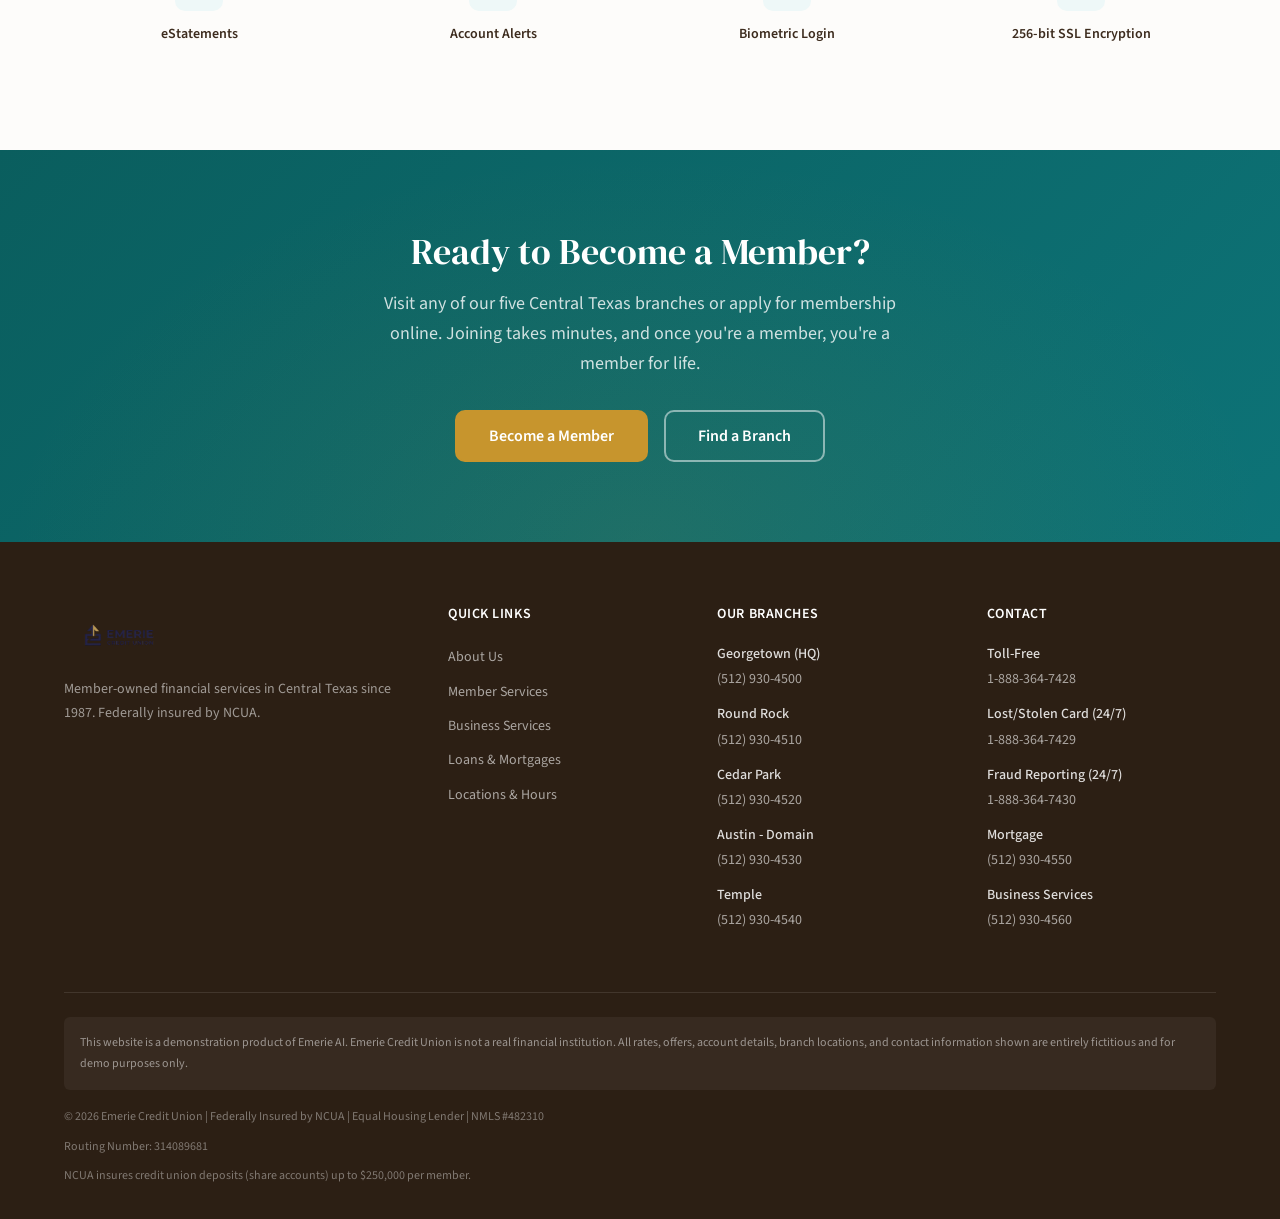
==== commit bd08df33: "Replace banking terminology with credit union language sitewide - Member Banking → Member Services (" ====
--- a/index.html
+++ b/index.html
@@ -78,12 +78,12 @@
           <h2>How Can We Help You?</h2>
         </div>
         <div class="grid grid--3 stagger">
-          <!-- Member Banking -->
+          <!-- Member Services -->
           <div class="card animate-in">
             <div class="card-icon">
               <svg viewBox="0 0 24 24"><path d="M20 21v-2a4 4 0 0 0-4-4H8a4 4 0 0 0-4 4v2"/><circle cx="12" cy="7" r="4"/></svg>
             </div>
-            <h3>Member Banking</h3>
+            <h3>Member Services</h3>
             <p>Share accounts, checking, money market, and share certificates designed for every stage of life. Low minimums, no-fee options available.</p>
             <a href="membership.html" class="card-link">Explore Accounts &rarr;</a>
           </div>
@@ -186,7 +186,7 @@
       <div class="container">
         <div class="section-header">
           <h2>Digital Banking</h2>
-          <p>Free online and mobile banking for all members. Manage your accounts from anywhere.</p>
+          <p>Free digital banking for all members. Manage your accounts from anywhere.</p>
         </div>
         <div class="feature-grid stagger">
           <div class="feature-item animate-in">
@@ -269,7 +269,7 @@
           <h4>Quick Links</h4>
           <ul class="footer-links">
             <li><a href="about.html">About Us</a></li>
-            <li><a href="membership.html">Member Banking</a></li>
+            <li><a href="membership.html">Member Services</a></li>
             <li><a href="business.html">Business Services</a></li>
             <li><a href="loans.html">Loans &amp; Mortgages</a></li>
             <li><a href="locations.html">Locations &amp; Hours</a></li>
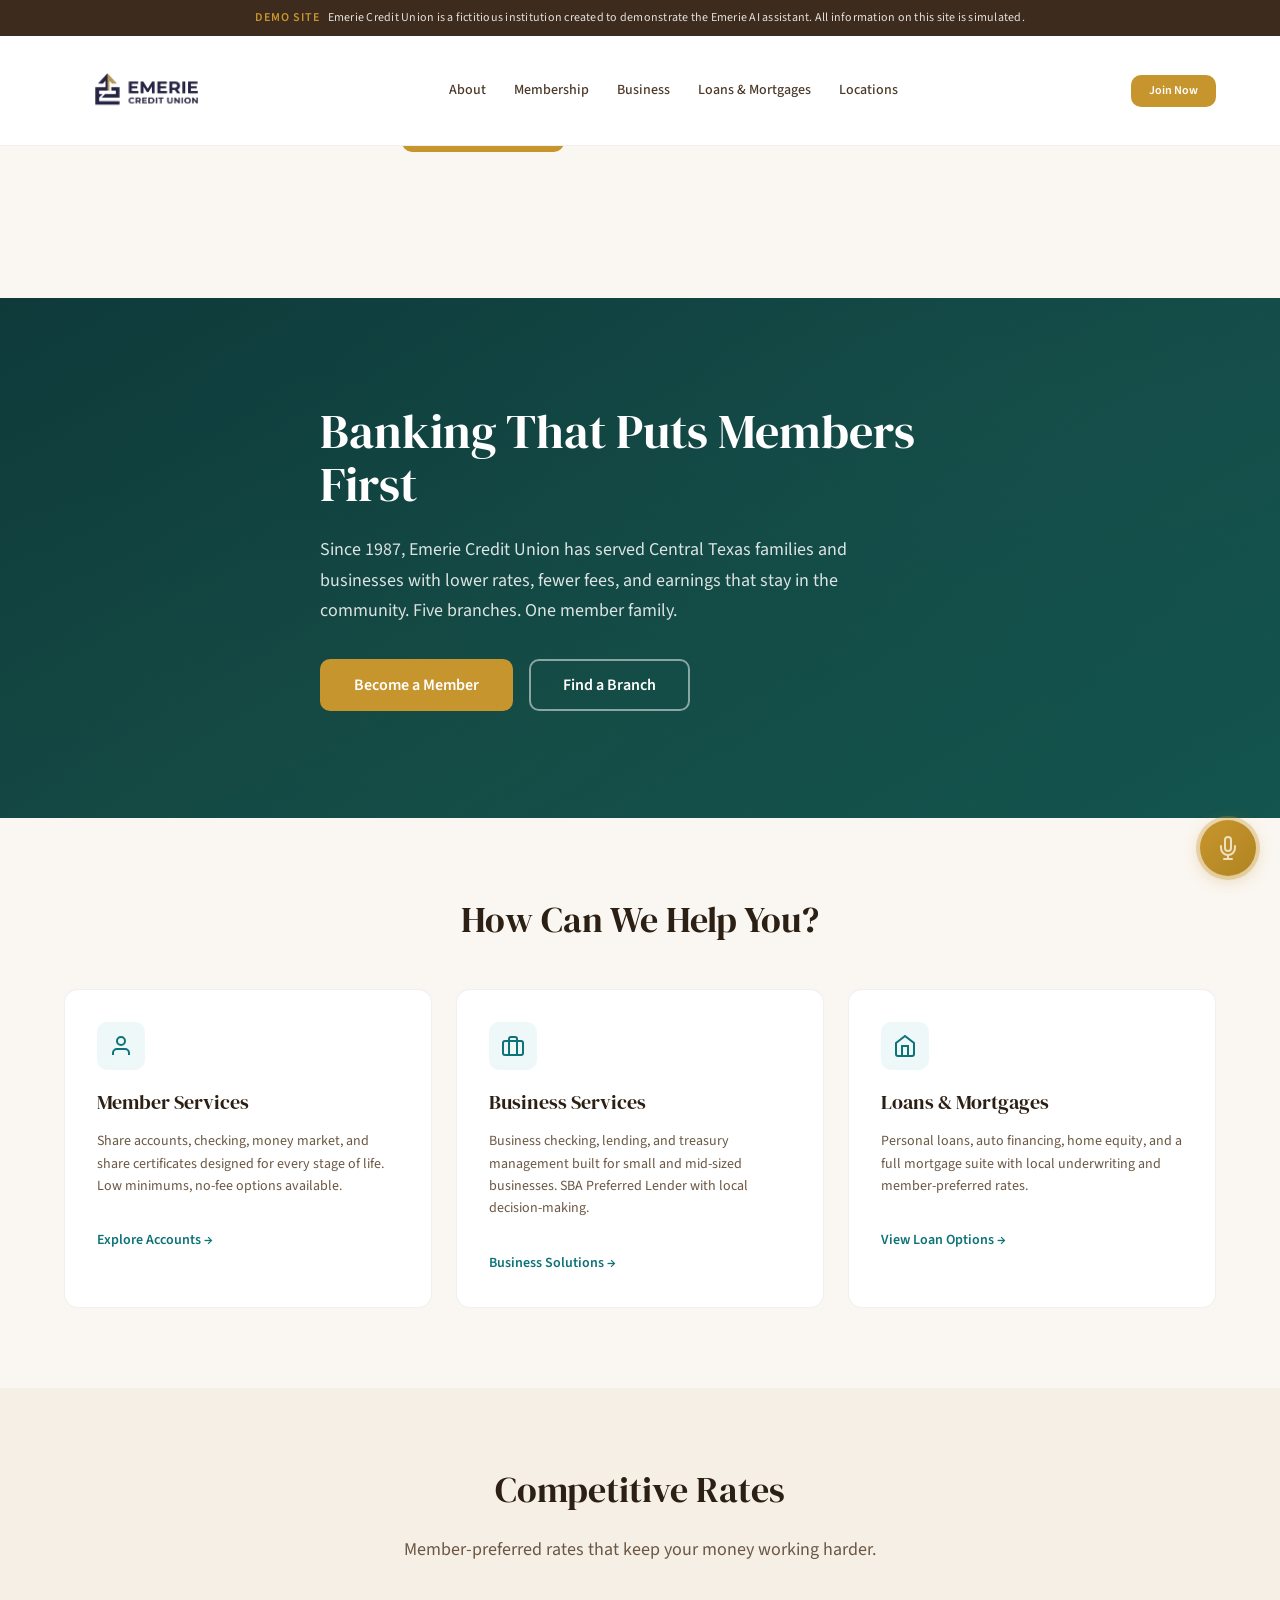
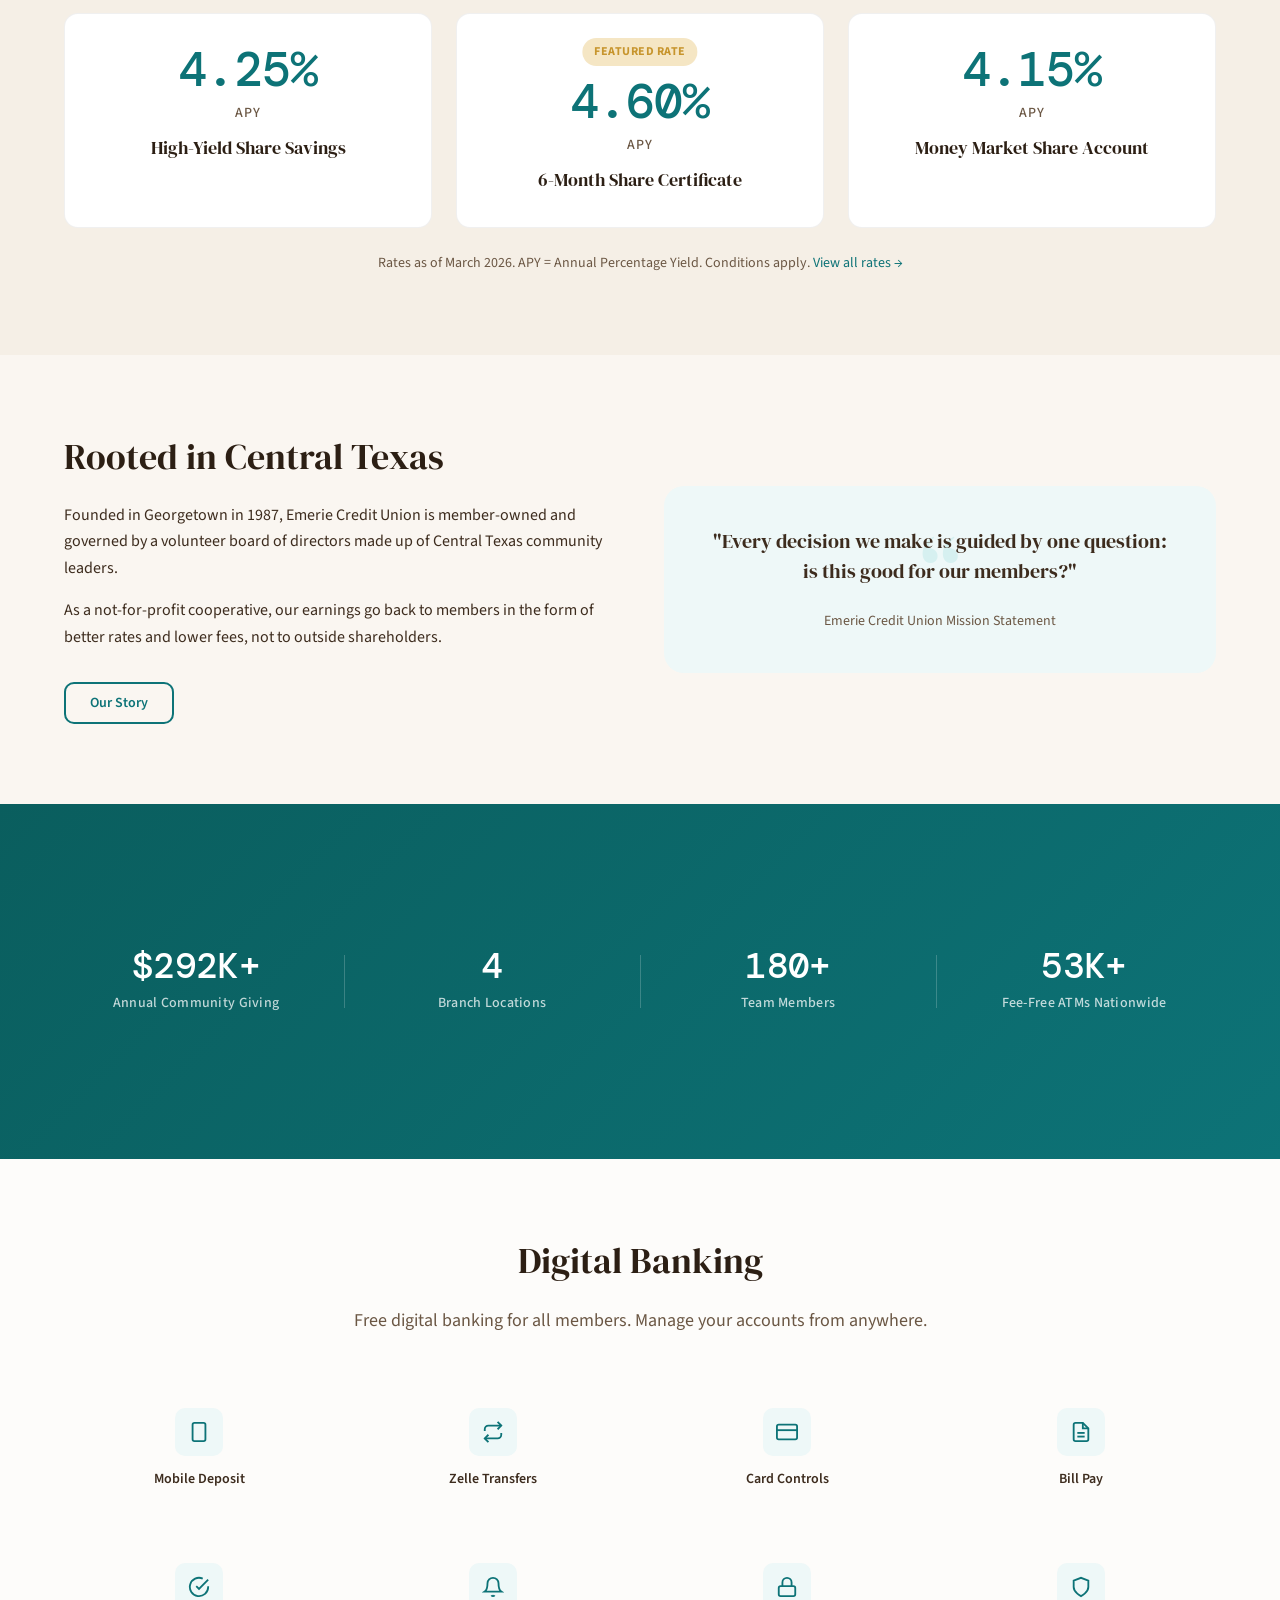
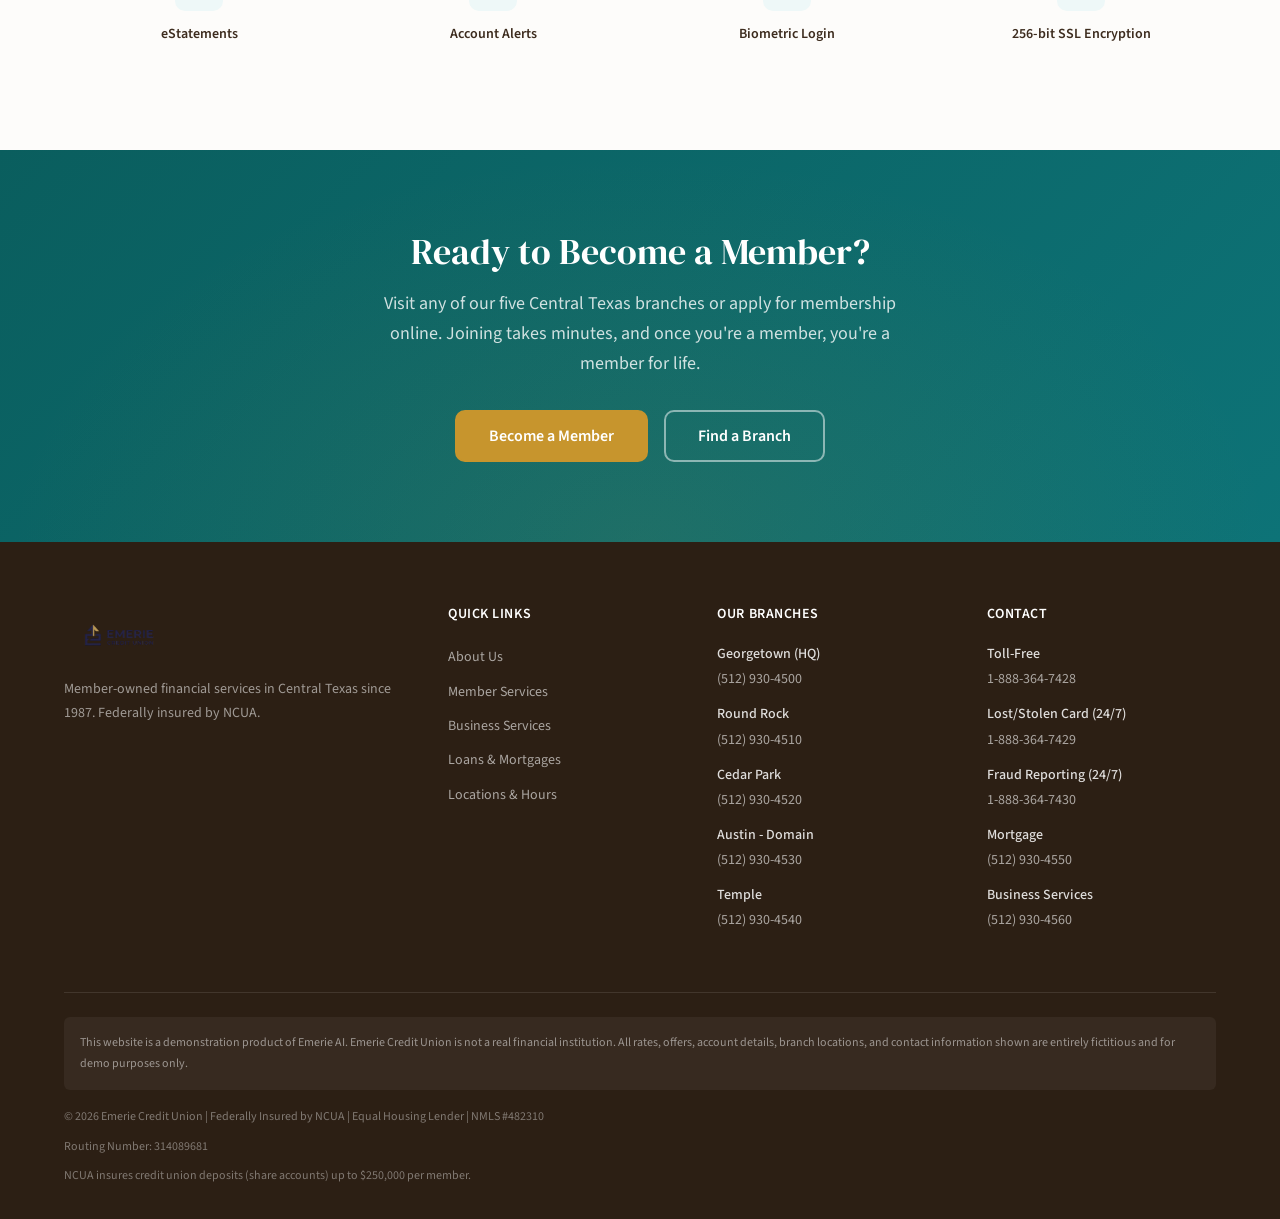
==== commit 87fd83ad: "Add Ultravox voice widget to all pages Embeds Alex, the AI voice assistant, as a floating widget on " ====
--- a/index.html
+++ b/index.html
@@ -8,6 +8,7 @@
   <link rel="preconnect" href="https://fonts.gstatic.com" crossorigin>
   <link href="https://fonts.googleapis.com/css2?family=DM+Mono:wght@400;500&family=DM+Serif+Display&family=Source+Sans+3:wght@400;500;600;700&display=swap" rel="stylesheet">
   <link rel="stylesheet" href="css/styles.css">
+  <link rel="stylesheet" href="css/widget.css">
   <link rel="icon" href="data:image/svg+xml,<svg xmlns='http://www.w3.org/2000/svg' viewBox='0 0 100 100'><rect width='100' height='100' rx='16' fill='%230d7377'/><text x='50' y='68' font-size='52' fill='white' text-anchor='middle' font-family='Georgia'>E</text></svg>">
 </head>
 <body>
@@ -314,5 +315,6 @@
   </footer>
 
   <script src="js/main.js"></script>
+  <script src="js/widget.js"></script>
 </body>
 </html>
--- a/css/widget.css
+++ b/css/widget.css
@@ -0,0 +1,286 @@
+/* ═══════════════════════════════════════════════
+   EMERIE CREDIT UNION — VOICE WIDGET
+   Teal + Gold theme
+   ═══════════════════════════════════════════════ */
+
+/* ═══ FLOATING TRIGGER BUTTON ═══ */
+.voice-trigger {
+  position: fixed;
+  bottom: 24px;
+  right: 24px;
+  z-index: 1000;
+  width: 56px;
+  height: 56px;
+  border-radius: 50%;
+  border: none;
+  cursor: pointer;
+  background: linear-gradient(135deg, #c7952d, #a67d1f);
+  box-shadow: 0 4px 16px rgba(199, 149, 45, 0.35);
+  display: flex;
+  align-items: center;
+  justify-content: center;
+  transition: all 0.3s ease;
+}
+.voice-trigger:hover {
+  transform: scale(1.08);
+  box-shadow: 0 6px 24px rgba(199, 149, 45, 0.45);
+}
+.voice-trigger:active {
+  transform: scale(0.95);
+}
+.voice-trigger svg {
+  width: 24px;
+  height: 24px;
+  stroke: white;
+  fill: none;
+}
+.voice-trigger .trigger-pulse {
+  position: absolute;
+  inset: -4px;
+  border-radius: 50%;
+  background: rgba(199, 149, 45, 0.3);
+  animation: voicePulse 2s ease-in-out infinite;
+}
+.voice-trigger.active .trigger-pulse {
+  display: none;
+}
+@keyframes voicePulse {
+  0%, 100% { transform: scale(1); opacity: 0; }
+  50% { transform: scale(1.3); opacity: 0.6; }
+}
+
+/* ═══ WIDGET PANEL ═══ */
+.voice-panel {
+  position: fixed;
+  bottom: 92px;
+  right: 24px;
+  z-index: 999;
+  width: 320px;
+  border-radius: 16px;
+  background: #ffffff;
+  border: 1px solid #e8e4de;
+  box-shadow: 0 24px 64px rgba(10, 22, 40, 0.2);
+  overflow: hidden;
+  transform: translateY(12px) scale(0.95);
+  opacity: 0;
+  visibility: hidden;
+  transition: all 0.3s cubic-bezier(0.4, 0, 0.2, 1);
+  transform-origin: bottom right;
+  display: flex;
+  flex-direction: column;
+}
+.voice-panel.open {
+  transform: translateY(0) scale(1);
+  opacity: 1;
+  visibility: visible;
+}
+
+/* ═══ PANEL HEADER ═══ */
+.voice-panel-header {
+  display: flex;
+  align-items: center;
+  justify-content: space-between;
+  padding: 12px 16px;
+  background: #0a5e5e;
+  color: white;
+}
+.voice-panel-header .header-left {
+  display: flex;
+  align-items: center;
+  gap: 8px;
+}
+.voice-panel-header .status-dot {
+  width: 10px;
+  height: 10px;
+  border-radius: 50%;
+  background: #9ca3af;
+}
+.voice-panel-header .status-dot.active {
+  background: #34d399;
+  animation: dotPulse 2s ease-in-out infinite;
+}
+@keyframes dotPulse {
+  0%, 100% { opacity: 1; }
+  50% { opacity: 0.5; }
+}
+.voice-panel-header .header-title {
+  font-size: 14px;
+  font-weight: 600;
+}
+.voice-panel-header .minimize-btn {
+  background: none;
+  border: none;
+  color: rgba(255, 255, 255, 0.6);
+  cursor: pointer;
+  padding: 4px;
+  display: flex;
+  align-items: center;
+  transition: color 0.2s;
+}
+.voice-panel-header .minimize-btn:hover {
+  color: white;
+}
+.voice-panel-header .minimize-btn svg {
+  width: 20px;
+  height: 20px;
+}
+
+/* ═══ TRANSCRIPT AREA ═══ */
+.voice-transcript {
+  height: 224px;
+  overflow-y: auto;
+  padding: 16px;
+  display: flex;
+  flex-direction: column;
+  gap: 12px;
+  background: rgba(250, 246, 241, 0.5);
+  scrollbar-width: thin;
+  scrollbar-color: rgba(10, 22, 40, 0.1) transparent;
+}
+.voice-transcript::-webkit-scrollbar { width: 4px; }
+.voice-transcript::-webkit-scrollbar-thumb {
+  background: rgba(10, 22, 40, 0.1);
+  border-radius: 4px;
+}
+
+.voice-transcript .empty-state {
+  text-align: center;
+  font-size: 14px;
+  color: #718096;
+  padding-top: 32px;
+}
+
+.voice-transcript .error-msg {
+  text-align: center;
+  font-size: 14px;
+  color: #dc2626;
+  padding-top: 32px;
+}
+
+/* Message bubbles */
+.voice-msg {
+  display: flex;
+}
+.voice-msg.user {
+  justify-content: flex-end;
+}
+.voice-msg.agent {
+  justify-content: flex-start;
+}
+.voice-msg .bubble {
+  max-width: 85%;
+  padding: 8px 12px;
+  border-radius: 12px;
+  font-size: 14px;
+  line-height: 1.45;
+  word-wrap: break-word;
+  animation: bubbleIn 0.25s ease;
+}
+@keyframes bubbleIn {
+  from { opacity: 0; transform: translateY(6px); }
+  to { opacity: 1; transform: translateY(0); }
+}
+.voice-msg.user .bubble {
+  background: rgba(199, 149, 45, 0.1);
+  color: #0a5e5e;
+}
+.voice-msg.agent .bubble {
+  background: white;
+  color: #2d3748;
+  border: 1px solid #e8e4de;
+}
+.voice-msg .bubble.interim {
+  opacity: 0.6;
+}
+
+/* ═══ CONTROLS ═══ */
+.voice-controls {
+  display: flex;
+  align-items: center;
+  justify-content: space-between;
+  padding: 12px 16px;
+  background: white;
+  border-top: 1px solid #e8e4de;
+}
+.voice-controls .status-label {
+  font-size: 12px;
+  color: #718096;
+}
+.voice-controls .control-btns {
+  display: flex;
+  align-items: center;
+  gap: 8px;
+}
+.voice-controls .ctrl-btn {
+  width: 36px;
+  height: 36px;
+  border-radius: 50%;
+  border: none;
+  cursor: pointer;
+  display: flex;
+  align-items: center;
+  justify-content: center;
+  transition: all 0.2s;
+}
+.voice-controls .ctrl-btn svg {
+  width: 16px;
+  height: 16px;
+}
+.voice-controls .mic-btn {
+  background: rgba(250, 246, 241, 1);
+  border: 1px solid #e8e4de;
+  color: #2d3748;
+}
+.voice-controls .mic-btn:hover {
+  background: #f1ede7;
+}
+.voice-controls .mic-btn.muted {
+  background: #fef2f2;
+  border-color: #fca5a5;
+  color: #dc2626;
+}
+.voice-controls .call-btn {
+  color: white;
+}
+.voice-controls .call-btn.start {
+  background: linear-gradient(135deg, #c7952d, #a67d1f);
+}
+.voice-controls .call-btn.start:hover {
+  background: linear-gradient(135deg, #a67d1f, #8a6818);
+}
+.voice-controls .call-btn.end {
+  background: #ef4444;
+}
+.voice-controls .call-btn.end:hover {
+  background: #dc2626;
+}
+
+/* ═══ FOOTER ═══ */
+.voice-panel-footer {
+  padding: 6px 16px;
+  text-align: center;
+  font-size: 10px;
+  color: #9ca3af;
+  background: white;
+  border-top: 1px solid #e8e4de;
+}
+.voice-panel-footer strong {
+  font-weight: 600;
+  color: #718096;
+}
+
+/* ═══ RESPONSIVE ═══ */
+@media (max-width: 480px) {
+  .voice-panel {
+    right: 0;
+    bottom: 0;
+    width: 100%;
+    height: 100%;
+    max-height: 100vh;
+    border-radius: 0;
+  }
+  .voice-trigger {
+    bottom: 16px;
+    right: 16px;
+  }
+}
